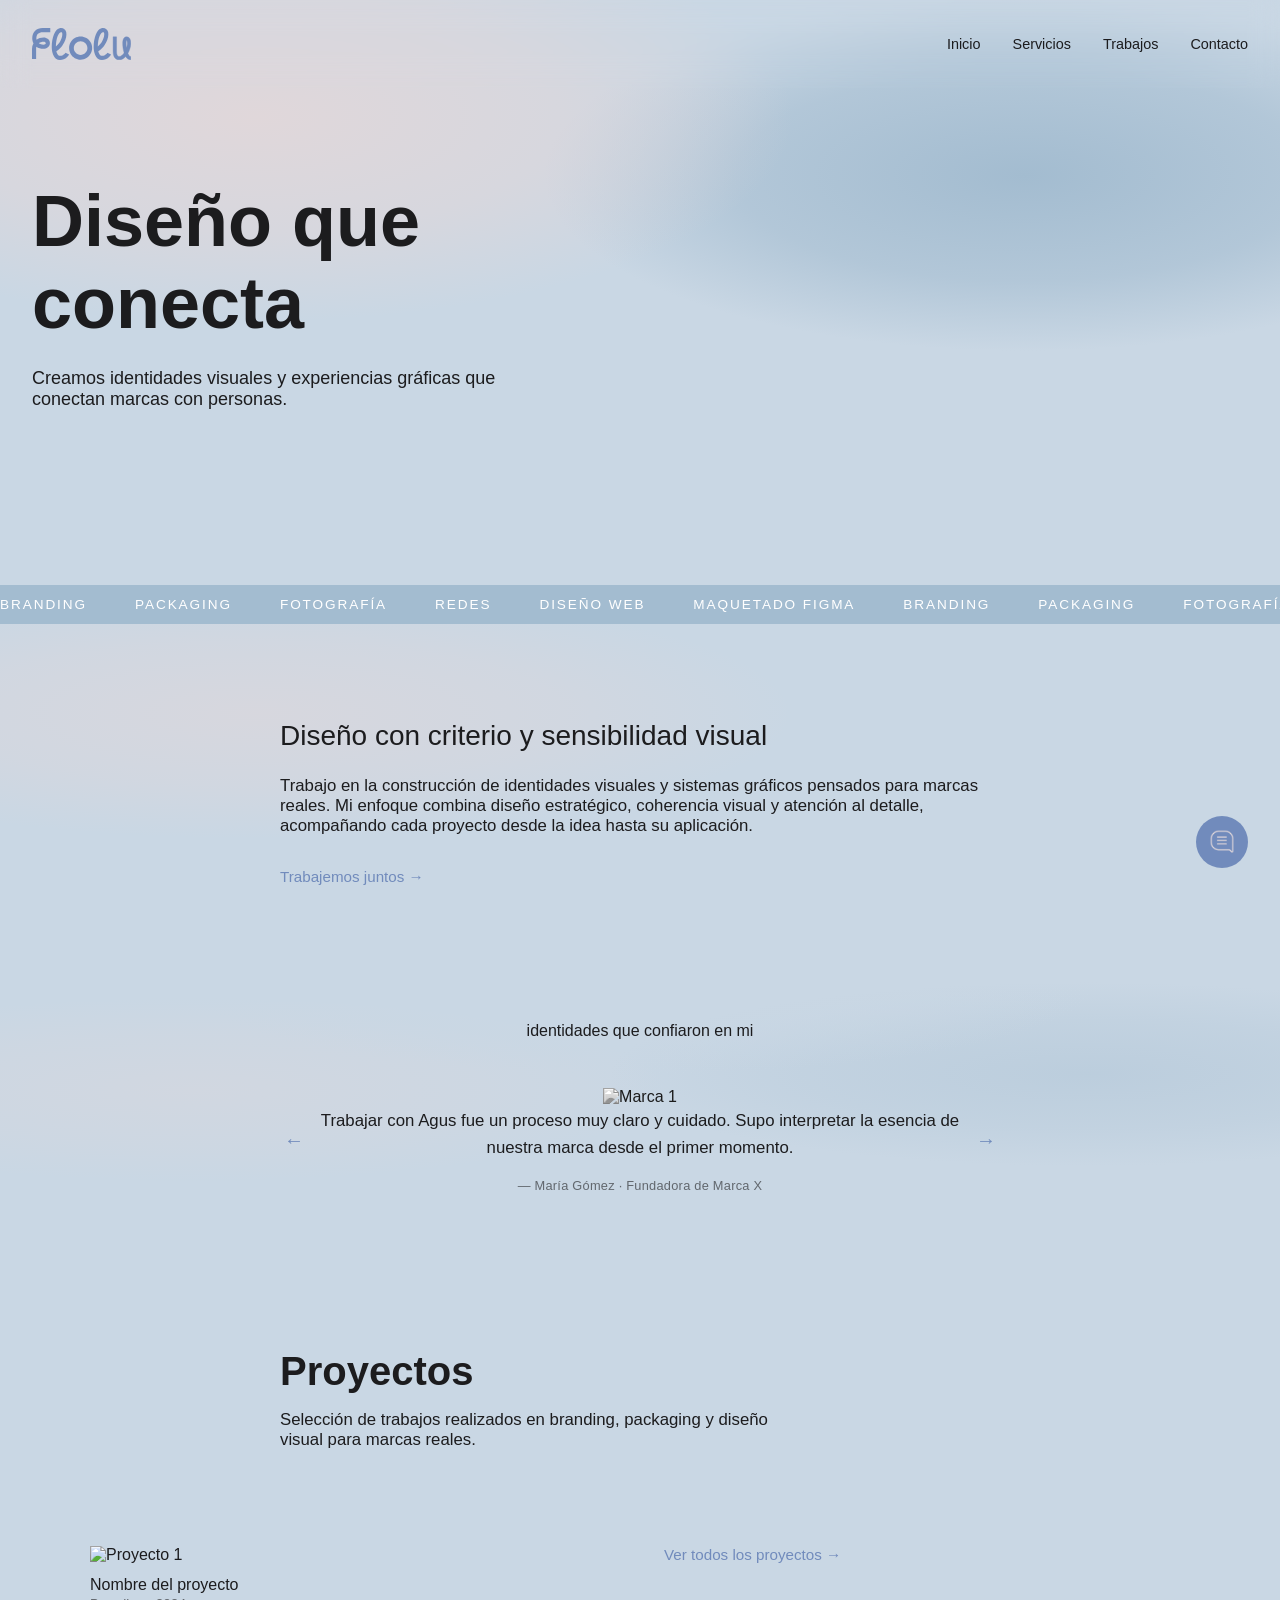
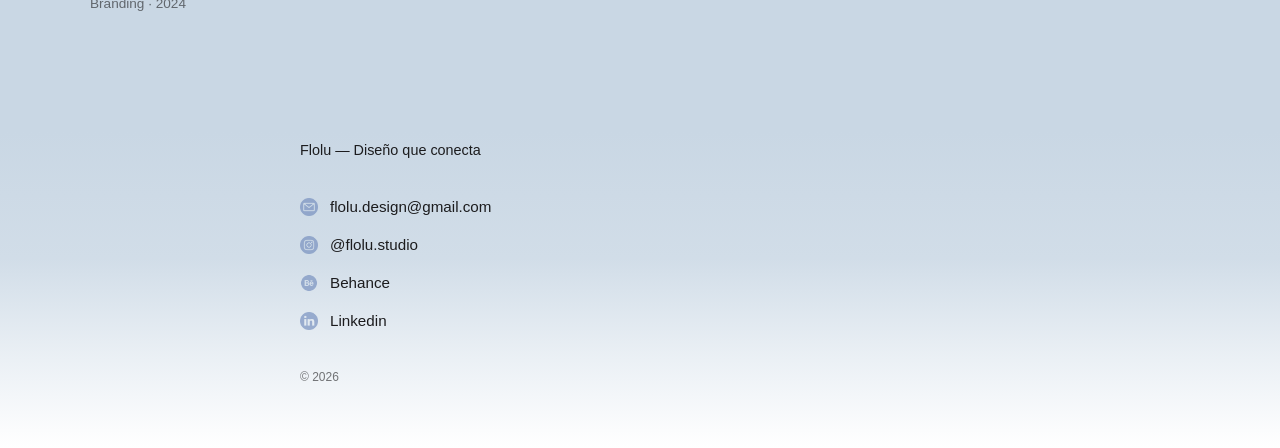
==== index.html @ ce72a3f7 "detalles de imagenes y boton wpp" ====
<!DOCTYPE html>
<html lang="es">
<head>
  <meta charset="UTF-8">
  <meta name="viewport" content="width=device-width, initial-scale=1.0">
  <title>Flolu — Diseño que conecta</title>
  <link rel="stylesheet" href="./css/styles.css">
  <link rel="shortcut icon" href="./img/favicon.svg" type="image/x-icon">
</head>

<body>

  <!-- HEADER -->
  <header class="header">
    <div class="header-inner">

      <a href="/" class="logo">
        <img src="./img/logo-flolu-menu.svg" alt="Flolu – Diseño que conecta">
      </a>
      <nav class="desktop-nav">
        <ul>
          <li><a href="#">Inicio</a></li>
          <li><a href="#">Servicios</a></li>
          <li><a href="#">Trabajos</a></li>
          <li><a href="#">Contacto</a></li>
        </ul>
      </nav>
      
      <button class="menu-toggle" aria-label="Abrir menú">
        <span></span>
        <span></span>
        <span></span>
      </button>

    </div>
  </header>

  <!-- MENÚ LATERAL MOBILE -->
  <nav class="mobile-nav">
    <ul>
      <li><a href="#">Inicio</a></li>
      <li><a href="#">Servicios</a></li>
      <li><a href="#">Trabajos</a></li>
      <li><a href="#">Contacto</a></li>
    </ul>
  </nav>

  <!-- OVERLAY -->
  <div class="overlay"></div>

  <!-- CONTENIDO -->
  <main>
    <section class="hero">
      <div class="hero-content">
        <h1>Diseño que conecta</h1>
        <p>
          Creamos identidades visuales y experiencias gráficas
          que conectan marcas con personas.
        </p>
      </div>
    </section>
    <section class="services-ticker">
      <div class="ticker">
        <div class="ticker-track">
          <span>Branding</span>
          <span>Packaging</span>
          <span>Fotografía</span>
          <span>Redes</span>
          <span>Diseño web</span>
          <span>Maquetado Figma</span>
    
          <!-- duplicado para loop continuo -->
          <span>Branding</span>
          <span>Packaging</span>
          <span>Fotografía</span>
          <span>Redes</span>
          <span>Diseño web</span>
          <span>Maquetado Figma</span>
        </div>
      </div>
    </section>
      <!-- appoache descripcion -->
    <section class="approach">
      <div class="approach-inner">
    
        <h2>Diseño con criterio y sensibilidad visual</h2>
    
        <p>
          Trabajo en la construcción de identidades visuales y sistemas gráficos pensados para marcas reales.
          Mi enfoque combina diseño estratégico, coherencia visual y atención al detalle, acompañando cada
          proyecto desde la idea hasta su aplicación.
        </p>
    
        <a href="#portfolio" class="approach-link">
          Trabajemos juntos →
        </a>
    
      </div>
    </section>
      <!-- marcas que confiaron -->
    <section class="testimonials">
      <div class="testimonials-inner">
    
        <h2>identidades que confiaron en mi</h2>
    
        <div class="testimonial-slider">
    
          <button class="slider-btn prev" aria-label="Anterior">←</button>
    
          <div class="testimonial-track">
    
            <div class="testimonial active">
              <img src="img/brands/marca1.svg" alt="Marca 1">
              <p>
                Trabajar con Agus fue un proceso muy claro y cuidado.
                Supo interpretar la esencia de nuestra marca desde el primer momento.
              </p>
              <span class="testimonial-author">
                — María Gómez · Fundadora de Marca X
              </span>
            </div>
    
            <div class="testimonial">
              <img src="img/brands/marca2.svg" alt="Marca 2">
              <p>
                El diseño elevó completamente nuestro producto.
                Mucha sensibilidad visual y atención al detalle.
              </p>
              <span class="testimonial-author">
                — María Gómez · Fundadora de Marca X
              </span>
            </div>
    
            <div class="testimonial">
              <img src="./img/marca 3.png" alt="Marca 3">
              <p>
                Un acompañamiento cercano y profesional.
                El resultado final superó nuestras expectativas.
              </p>
              <span class="testimonial-author">
                — Sergio y Milagros
              </span>
            </div>
    
          </div>
    
          <button class="slider-btn next" aria-label="Siguiente">→</button>
    
        </div>
    
      </div>
    </section>
      <!-- inicio a mi portafolio -->
      <section class="projects-hero">
        <div class="projects-hero-inner">
          <h1>Proyectos</h1>
          <p>
            Selección de trabajos realizados en branding, packaging
            y diseño visual para marcas reales.
          </p>
        </div>
      </section>
    
      <section class="projects-grid">
        <div class="projects-grid-inner">
    
          <article class="project-card">
            <a href="#">
              <img src="img/portfolio/proyecto1.jpg" alt="Proyecto 1">
              <div class="project-meta">
                <h3>Nombre del proyecto</h3>
                <span>Branding · 2024</span>
              </div>
            </a>
          </article>
    
          <!-- repetir -->
          <a href="/proyectos" class="approach-link">
            Ver todos los proyectos →
          </a>
          
        </div>
      </section>
  </main>
  <!-- Footer -->
  <footer class="footer">
    <div class="footer-inner">
  
      <p class="footer-brand">
        Flolu — Diseño que conecta
      </p>
  
      <div class="footer-contact">
  
        <a href="mailto:hola@flolu.com" class="footer-link">
          <img src="./img/email.png" alt="Mail">
          <span>flolu.design@gmail.com</span>
        </a>
  
        <a href="https://instagram.com/flolu" target="_blank" class="footer-link">
          <img src="./img/instagram.png" alt="Instagram">
          <span>@flolu.studio</span>
        </a>
  
        <a href="https://" target="_blank" class="footer-link">
          <img src="./img/behance.png" alt="Behance">
          <span>Behance</span>
        </a>
  
        <a href="https:/" target="_blank" class="footer-link">
          <img src="./img/linkedin.png" alt="linkedin">
          <span>Linkedin</span>
        </a>
      </div>
  
      <p class="footer-copy">
        © 2026
      </p>
  
    </div>
  </footer>
  <a
  href="https://wa.me/549XXXXXXXXXX"
  class="chat-float"
  target="_blank"
  aria-label="Hablemos por WhatsApp"
>
  <img src="./img/messege.png" alt="hablemos"></a>

  
  <script src="script.js"></script>
  <script>const toggle = document.querySelector('.menu-toggle');
    const menu = document.querySelector('.mobile-nav');
    const overlay = document.querySelector('.overlay');
    const body = document.body;
    
    toggle.addEventListener('click', () => {
      menu.classList.add('open');
      overlay.classList.add('active');
      body.classList.add('menu-open');
    });
    
    overlay.addEventListener('click', () => {
      menu.classList.remove('open');
      overlay.classList.remove('active');
      body.classList.remove('menu-open');
    });

    const testimonials = document.querySelectorAll('.testimonial');
const prevBtn = document.querySelector('.slider-btn.prev');
const nextBtn = document.querySelector('.slider-btn.next');

let currentIndex = 0;
let interval;

function showTestimonial(index) {
  testimonials.forEach(t => t.classList.remove('active'));
  testimonials[index].classList.add('active');
  currentIndex = index;
}

function nextTestimonial() {
  const next = (currentIndex + 1) % testimonials.length;
  showTestimonial(next);
}

function prevTestimonial() {
  const prev = (currentIndex - 1 + testimonials.length) % testimonials.length;
  showTestimonial(prev);
}

nextBtn.addEventListener('click', () => {
  nextTestimonial();
  resetInterval();
});

prevBtn.addEventListener('click', () => {
  prevTestimonial();
  resetInterval();
});

function startInterval() {
  interval = setInterval(nextTestimonial, 5000);
}

function resetInterval() {
  clearInterval(interval);
  startInterval();
}

startInterval();

    </script>
</body>
</html>
---- css/styles.css ----
/* =========================
   RESET
========================= */
* {
  margin: 0;
  padding: 0;
  box-sizing: border-box;
}

body {
  font-family: 'Montserrat', sans-serif;
  color: #1C1C1E;
  overflow-x: hidden;
}

/* bloquea scroll cuando el menú está abierto */
body.menu-open {
  overflow: hidden;
}

/* =========================
   HEADER
========================= */
.header {
  position: fixed;
  left: 0;
  width: 100%;
  height: 88px;
  z-index: 9999;
  background: #A3BCD0 0.6;
  backdrop-filter: blur(14px);
  -webkit-backdrop-filter: blur(14px);
}

.header-inner {
  height: 100%;
  padding: 0 32px;

  display: flex;
  align-items: center;
  justify-content: space-between;
}


.logo img {
  height: 32px;
  width: auto;
  display: block;
}
/* =========================
   MENÚ DESKTOP
========================= */
.desktop-nav ul {
  display: flex;
  gap: 32px;
  list-style: none;
}

.desktop-nav a {
  text-decoration: none;
  font-size: 0.9rem;
  color: #1C1C1E;
  font-weight: 500;
  position: relative;
}

.desktop-nav a::after {
  content: '';
  position: absolute;
  left: 0;
  bottom: -6px;
  width: 0;
  height: 1px;
  background: #718BBC;
  transition: width 0.3s ease;
}

.desktop-nav a:hover::after {
  width: 100%;
}

/* =========================
   HAMBURGUESA
========================= */
.menu-toggle {
  background: none;
  border: none;
  cursor: pointer;
  z-index: 110;
}

.menu-toggle span {
  display: block;
  width: 26px;
  height: 2px;
  background: #1C1C1E;
  margin: 6px 0;
}


/* =========================
   HERO
========================= */
.hero {
  min-height: 65vh;
  background:
    radial-gradient(
      60% 50% at 20% 20%,
      #E0D7DA 0%,
      rgba(224,215,218,0.6) 40%,
      rgba(224,215,218,0) 70%
    ),
    radial-gradient(
      50% 40% at 80% 30%,
      #A3BCD0 0%,
      rgba(163,188,208,0.6) 45%,
      rgba(163,188,208,0) 75%
    ),
    linear-gradient(to bottom, #C9D7E4, #C9D7E4);
}

.hero-content {
  max-width: 680px;
  padding: 180px 32px 0;
}

.hero-content h1 {
  font-size: clamp(3rem, 6vw, 4.5rem);
  font-weight: 600;
  margin-bottom: 24px;
}

.hero-content p {
  font-size: 1.125rem;
  max-width: 520px;
}

/* =========================
   MENÚ LATERAL MOBILE
========================= */
.mobile-nav {
  position: fixed;
  top: 0;
  right: 0;
  width: min(58vw, 330px);
  height: 100vh;

  background-color: #A3BCD0;

  transform: translateX(100%);
  transition: transform 0.3s ease;

  z-index: 9999;
  padding: 120px 32px 32px;
}

.mobile-nav.open {
  transform: translateX(0);
}

.mobile-nav ul {
  list-style: none;
}

.mobile-nav li {
  margin-bottom: 14px;
}

.mobile-nav a {
  text-decoration: none;
  font-size: 1.25rem;
  color: #fff;
  font-weight: 500;
}

/* =========================
   OVERLAY
========================= */
.overlay {
  position: fixed;
  inset: 0;
  background: rgba(28,28,30,0.25);
  opacity: 0;
  pointer-events: none;
  transition: opacity 0.3s ease;
  z-index: 998;
}

.overlay.active {
  opacity: 1;
  pointer-events: all;
}

/* =========================
   DESKTOP
========================= */
@media (max-width: 768px) {
  .desktop-nav {
    display: none;
  }
}

@media (min-width: 769px) {
  .menu-toggle,
  .mobile-nav,
  .overlay {
    display: none;
  }
}

/* =========================
   SERVICES TICKER
========================= */
.services-ticker {
  background: #A3BCD0;
  padding: 12px 0;
  overflow: hidden;
}

.ticker {
  width: 100%;
  overflow: hidden;
}

.ticker-track {
  display: flex;
  gap: 48px;
  width: max-content;
  animation: tickerMove 26s linear infinite;
}

.ticker-track span {
  font-size: 0.85rem;
  letter-spacing: 0.14em;
  text-transform: uppercase;
  white-space: nowrap;
  color: #fff;
  transition: color 0.3s ease;
}

/* interacción sutil */
.ticker-track span:hover {
  color: #1C1C1E;
}

/* pausa al hover */
.services-ticker:hover .ticker-track {
  animation-play-state: paused;
}

@keyframes tickerMove {
  from {
    transform: translateX(0);
  }
  to {
    transform: translateX(-50%);
  }
}

/* =========================
   APPROACH
========================= */
.approach {
  background: #C9D7E4;
  padding: 96px 32px;
}

.approach-inner {
  max-width: 720px;
  margin: 0 auto;
}

.approach h2 {
  font-size: 1.75rem;
  font-weight: 500;
  margin-bottom: 24px;
}

.approach p {
  font-size: 1.05rem;
  line-height: 0,35;
  margin-bottom: 32px;
  color: #1C1C1E;
}

.approach-link {
  font-size: 0.95rem;
  text-decoration: none;
  color: #718BBC;
  font-weight: 500;
  position: relative;
}

.approach {
  position: relative;
  padding: 96px 32px;
  overflow: hidden;

  background:
    radial-gradient(
      60% 50% at 20% 25%,
      rgba(224,215,218,0.6) 0%,
      rgba(224,215,218,0.35) 40%,
      rgba(224,215,218,0) 70%
    ),
    #C9D7E4;
}

/* IMPORTANTE: NO after */
.approach::after {
  display: none;
}




/* =========================
   TESTIMONIALS
========================= */
.testimonials {
  position: relative;
  padding: 40px 32px 96px;
  overflow: hidden;

  background:
    radial-gradient(
      60% 50% at 50% 0%,
      rgba(201,215,228,1) 0%,
      rgba(201,215,228,0.7) 30%,
      rgba(201,215,228,0) 60%
    ),
    radial-gradient(
      50% 40% at 85% 30%,
      rgba(163,188,208,0.35) 0%,
      rgba(163,188,208,0.18) 45%,
      rgba(163,188,208,0) 75%
    ),
    radial-gradient(
      50% 40% at 15% 35%,
      rgba(224,215,218,0.35) 0%,
      rgba(224,215,218,0.18) 45%,
      rgba(224,215,218,0) 75%
    ),
    #C9D7E4;
}


.testimonials-inner {
  max-width: 900px;
  margin: 0 auto;
  text-align: center;
}

.testimonials h2 {
  font-size: 1rem;
  font-weight: 500;
  margin-bottom: 48px;
}

.testimonial-slider {
  position: relative;
  display: flex;
  align-items: center;
  justify-content: center;
}

.testimonial-track {
  position: relative;
  width: 100%;
  max-width: 640px;
}

.testimonial {
  position: absolute;
  inset: 0;
  opacity: 0;
  transition: opacity 0.4s ease;
}

.testimonial.active {
  opacity: 1;
  position: relative;
}

.testimonial img {
  max-height: 200px;
  margin: 0 auto 2px;
  filter: grayscale(100%);
}

.testimonial p {
  font-size: 1.05rem;
  line-height: 1.6;
  color: #1C1C1E;
}
.testimonial-author {
  display: block;
  margin-top: 16px;

  font-size: 0.8rem;
  color: rgba(28,28,30,0.6);
  letter-spacing: 0.02em;
}

/* botones */
.slider-btn {
  background: none;
  border: none;
  font-size: 1.25rem;
  color: #718BBC;
  cursor: pointer;
  padding: 16px;
}

.slider-btn:hover {
  color: #1C1C1E;
}

/* =========================
   proyectos
========================= */
.projects-hero {
  padding: 60px 32px 96px;
  background: #C9D7E4;
}

.projects-hero-inner {
  max-width: 720px;
  margin: 0 auto;
}

.projects-hero h1 {
  font-size: 2.5rem;
  font-weight: 600;
  margin-bottom: 16px;
}

.projects-hero p {
  font-size: 1.05rem;
  max-width: 520px;
}

.projects-grid {
  background: #C9D7E4;
  padding: 0 32px 120px;
}

.projects-grid-inner {
  max-width: 1100px;
  margin: 0 auto;
  display: grid;
  grid-template-columns: repeat(2, 1fr);
  gap: 64px 48px;
}

.project-card a {
  text-decoration: none;
  color: inherit;
}

.project-card img {
  width: 100%;
  display: block;
  transition: transform 0.4s ease;
}

.project-meta {
  margin-top: 12px;
}

.project-meta h3 {
  font-size: 1rem;
  font-weight: 500;
}

.project-meta span {
  font-size: 0.85rem;
  color: rgba(28,28,30,0.6);
}

.project-card a:hover img {
  transform: scale(1.02);
}

@media (max-width: 768px) {
  .projects-grid-inner {
    grid-template-columns: 1fr;
  }
}
/* =========================
   FOOTER
========================= */
/* =========================
   FOOTER (continuación de proyectos)
========================= */

.footer {
  position: relative;
  padding: 10px 32px 64px;

  background: linear-gradient(
    to bottom,
    #C9D7E4 0%,
    rgba(201,215,228,0.85) 40%,
    rgba(201,215,228,0.4) 70%,
    rgba(201,215,228,0) 100%
  );
}


.footer-inner {
  max-width: 680px;
  margin: 0 auto;
  display: flex;
  flex-direction: column;
  gap: 40px;
}

.footer-brand {
  font-size: 0.9rem;
  font-weight: 500;
  color: #1C1C1E;
}

.footer-contact {
  display: flex;
  flex-direction: column;
  gap: 20px;
}

.footer-link {
  display: inline-flex;
  align-items: center;
  gap: 12px;
  text-decoration: none;
  color: #1C1C1E;
  font-size: 0.95rem;
}

.footer-link img {
  width: 18px;
  height: 18px;
  opacity: 0.65;
  transition: opacity 0.3s ease;
}

.footer-link:hover img {
  opacity: 1;
}

.footer-copy {
  font-size: 0.75rem;
  color: rgba(28,28,30,0.6);
}


.chat-float {
  position: fixed;
  bottom: 32px;
  right: 32px;
  z-index: 9999;

  width: 52px;
  height: 52px;

  border-radius: 50%;
  background: #718BBC;
  backdrop-filter: blur(10px);
  -webkit-backdrop-filter: blur(10px);

  display: flex;
  align-items: center;
  justify-content: center;

  transition: transform 0.3s ease, background 0.3s ease;
}

.chat-float img {
  width: 26px;
  height: auto;
}

.chat-float:hover {
  transform: translateY(-2px);
  background: #A3BCD0;
}
@media (max-width: 768px) {
  .chat-float {
    bottom: 24px;
    right: 24px;
    width: 48px;
    height: 48px;
  }

  .chat-float img {
    width: 30px;
  }
}
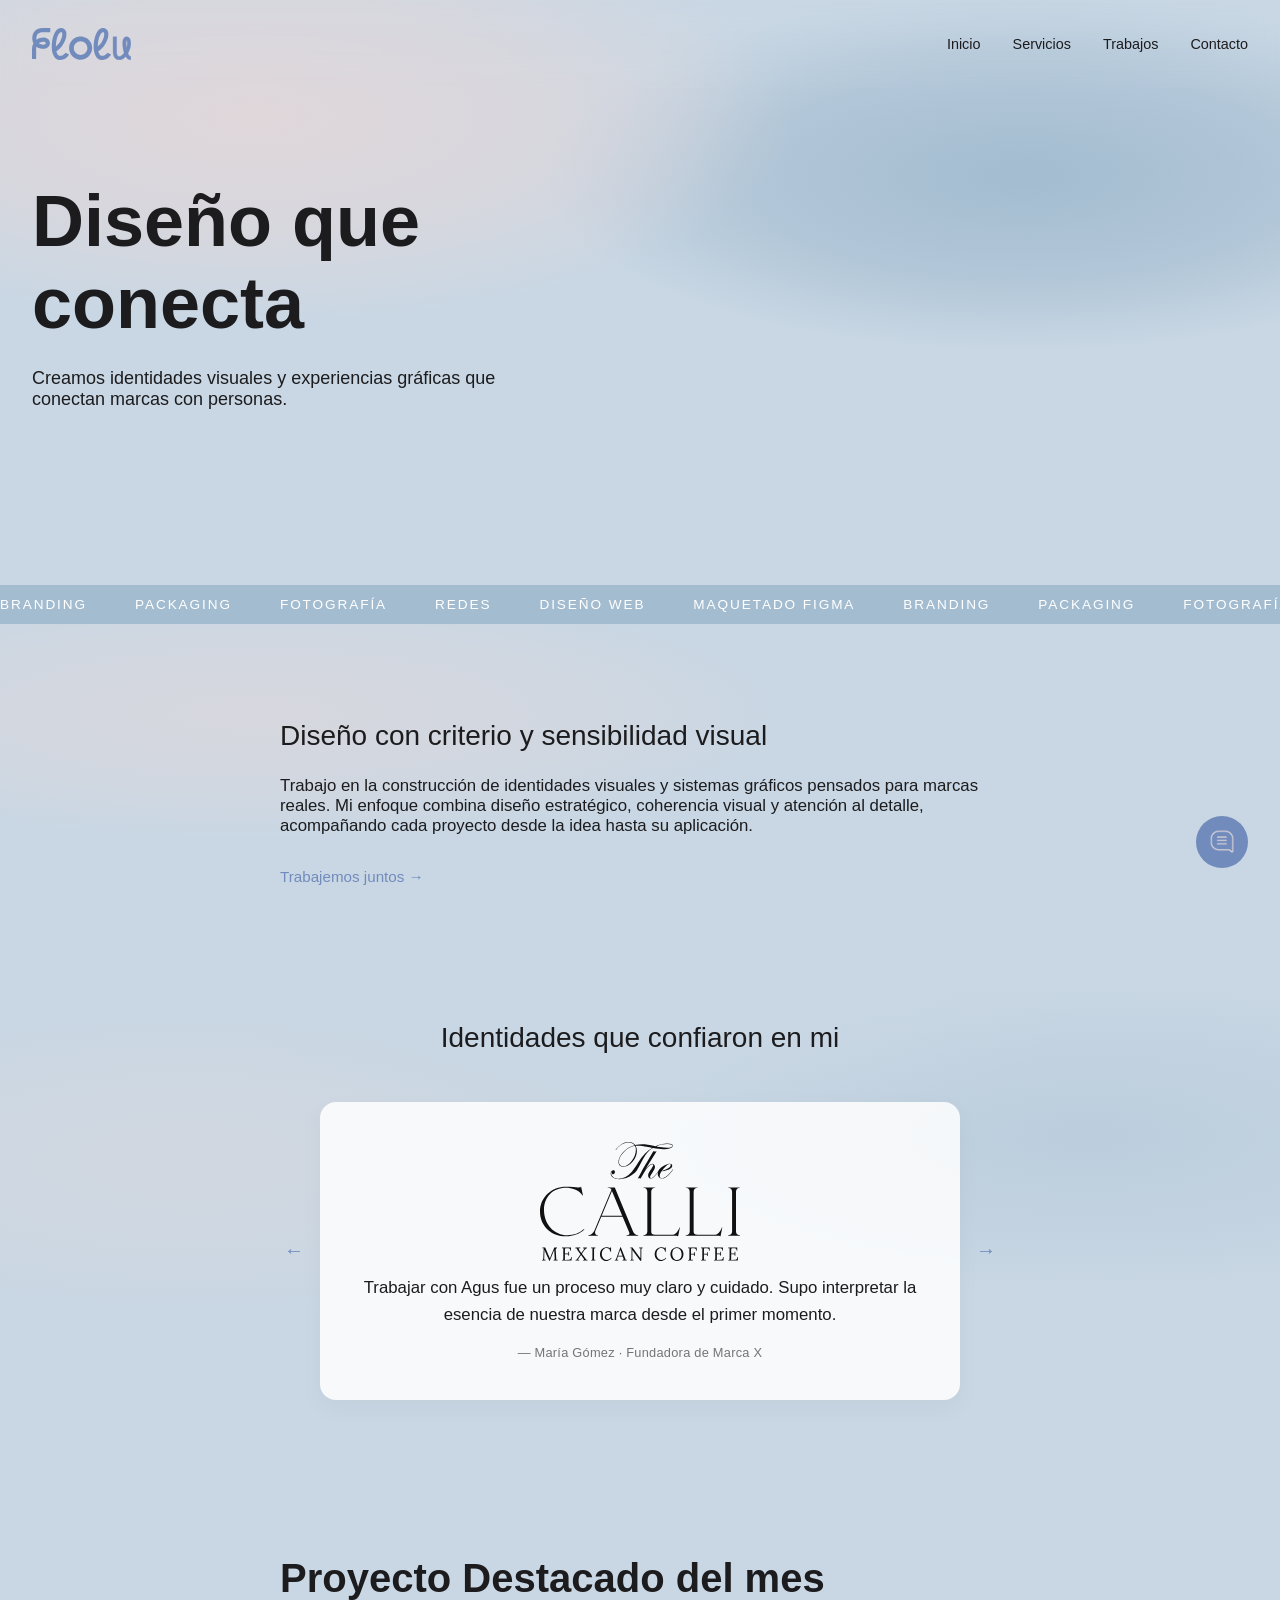
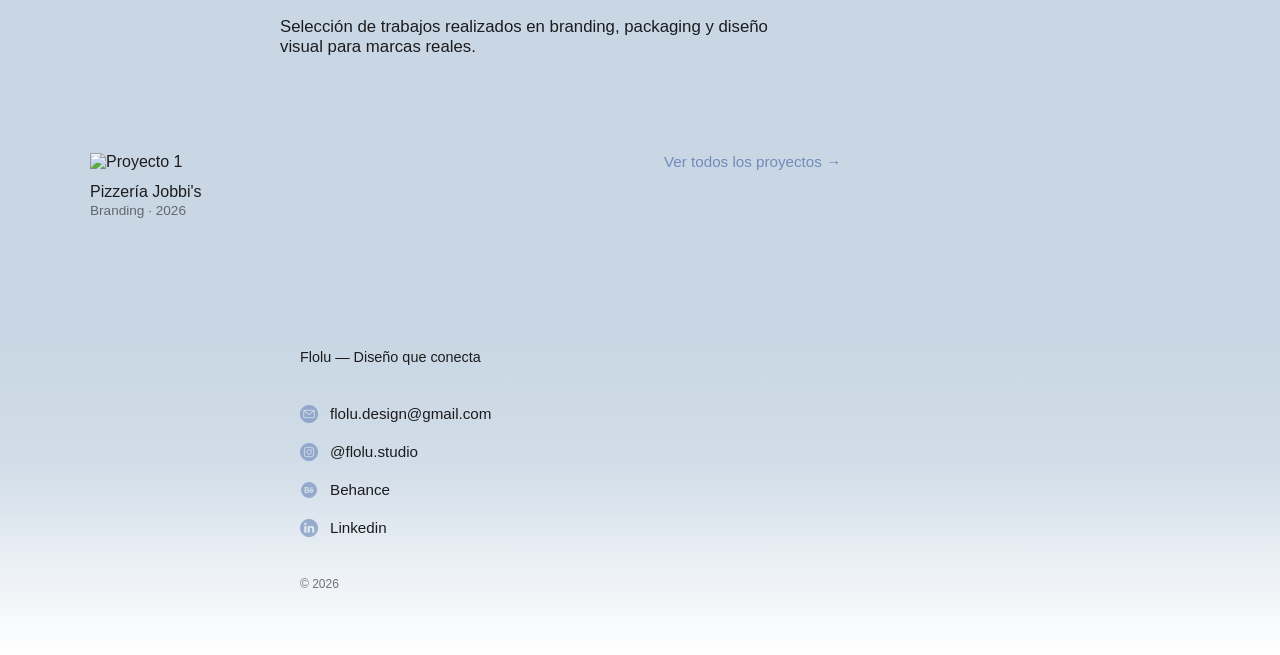
==== commit 1b9aadac: "imagenes" ====
--- a/index.html
+++ b/index.html
@@ -82,26 +82,22 @@
       <!-- appoache descripcion -->
     <section class="approach">
       <div class="approach-inner">
-    
         <h2>Diseño con criterio y sensibilidad visual</h2>
-    
         <p>
           Trabajo en la construcción de identidades visuales y sistemas gráficos pensados para marcas reales.
           Mi enfoque combina diseño estratégico, coherencia visual y atención al detalle, acompañando cada
           proyecto desde la idea hasta su aplicación.
         </p>
-    
         <a href="#portfolio" class="approach-link">
           Trabajemos juntos →
         </a>
-    
       </div>
     </section>
       <!-- marcas que confiaron -->
     <section class="testimonials">
       <div class="testimonials-inner">
     
-        <h2>identidades que confiaron en mi</h2>
+        <h2>Identidades que confiaron en mi</h2>
     
         <div class="testimonial-slider">
     
@@ -110,7 +106,7 @@
           <div class="testimonial-track">
     
             <div class="testimonial active">
-              <img src="img/brands/marca1.svg" alt="Marca 1">
+              <img src="./img/marca1.svg" alt="Marca 1">
               <p>
                 Trabajar con Agus fue un proceso muy claro y cuidado.
                 Supo interpretar la esencia de nuestra marca desde el primer momento.
@@ -121,7 +117,7 @@
             </div>
     
             <div class="testimonial">
-              <img src="img/brands/marca2.svg" alt="Marca 2">
+              <img src="./img/marca2.svg" alt="Marca 2">
               <p>
                 El diseño elevó completamente nuestro producto.
                 Mucha sensibilidad visual y atención al detalle.
@@ -132,7 +128,7 @@
             </div>
     
             <div class="testimonial">
-              <img src="./img/marca 3.png" alt="Marca 3">
+              <img src="./img/marca3.png" alt="Marca 3">
               <p>
                 Un acompañamiento cercano y profesional.
                 El resultado final superó nuestras expectativas.
@@ -153,7 +149,7 @@
       <!-- inicio a mi portafolio -->
       <section class="projects-hero">
         <div class="projects-hero-inner">
-          <h1>Proyectos</h1>
+          <h1>Proyecto Destacado del mes</h1>
           <p>
             Selección de trabajos realizados en branding, packaging
             y diseño visual para marcas reales.
@@ -168,8 +164,8 @@
             <a href="#">
               <img src="img/portfolio/proyecto1.jpg" alt="Proyecto 1">
               <div class="project-meta">
-                <h3>Nombre del proyecto</h3>
-                <span>Branding · 2024</span>
+                <h3>Pizzería Jobbi's </h3>
+                <span>Branding · 2026</span>
               </div>
             </a>
           </article>
--- a/css/styles.css
+++ b/css/styles.css
@@ -352,7 +352,7 @@
 }
 
 .testimonials h2 {
-  font-size: 1rem;
+  font-size: 28px;
   font-weight: 500;
   margin-bottom: 48px;
 }
@@ -375,6 +375,11 @@
   inset: 0;
   opacity: 0;
   transition: opacity 0.4s ease;
+  background: rgba(255,255,255,0.85);
+  padding: 40px 32px;
+  border-radius: 16px;
+
+  box-shadow: 0 8px 24px rgba(28,28,30,0.04);
 }
 
 .testimonial.active {
@@ -383,8 +388,8 @@
 }
 
 .testimonial img {
-  max-height: 200px;
-  margin: 0 auto 2px;
+  max-width: 200px;
+  margin: 0 auto 10px;
   filter: grayscale(100%);
 }
 
@@ -584,15 +589,3 @@
   transform: translateY(-2px);
   background: #A3BCD0;
 }
-@media (max-width: 768px) {
-  .chat-float {
-    bottom: 24px;
-    right: 24px;
-    width: 48px;
-    height: 48px;
-  }
-
-  .chat-float img {
-    width: 30px;
-  }
-}
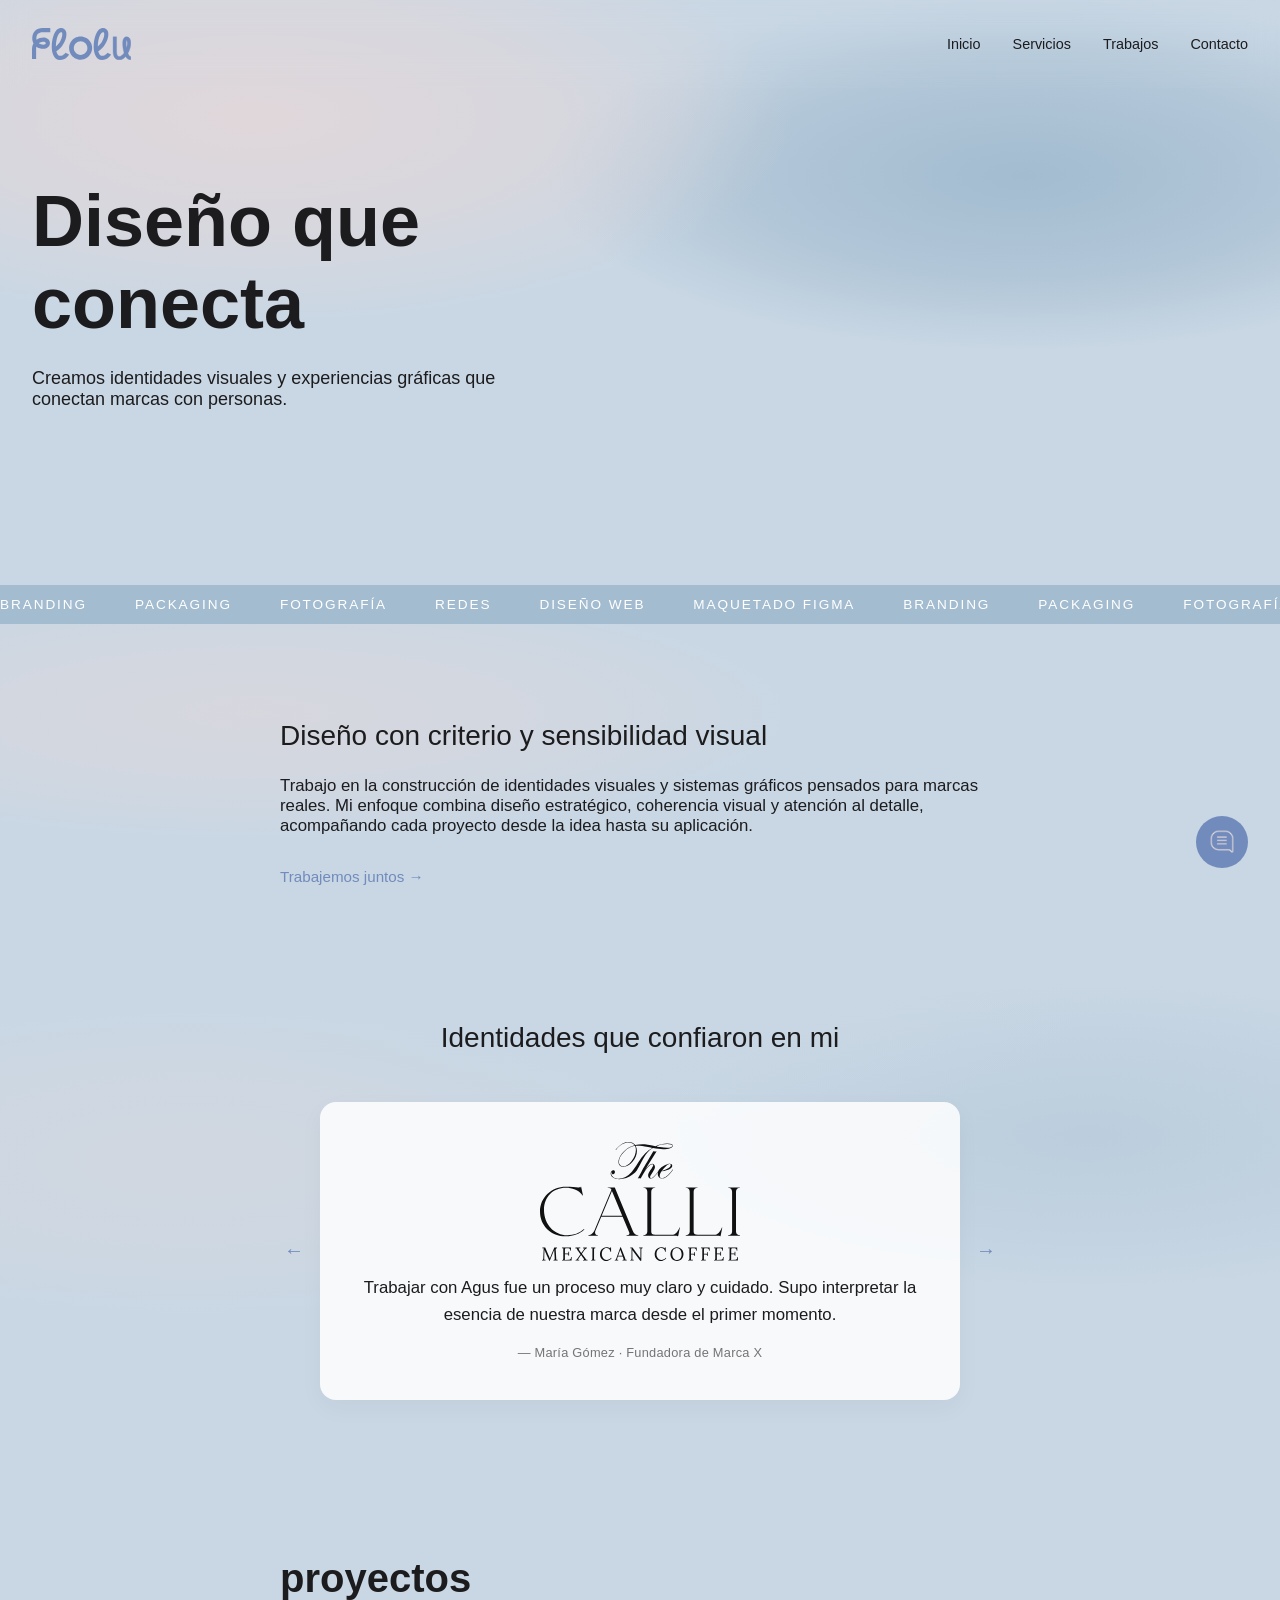
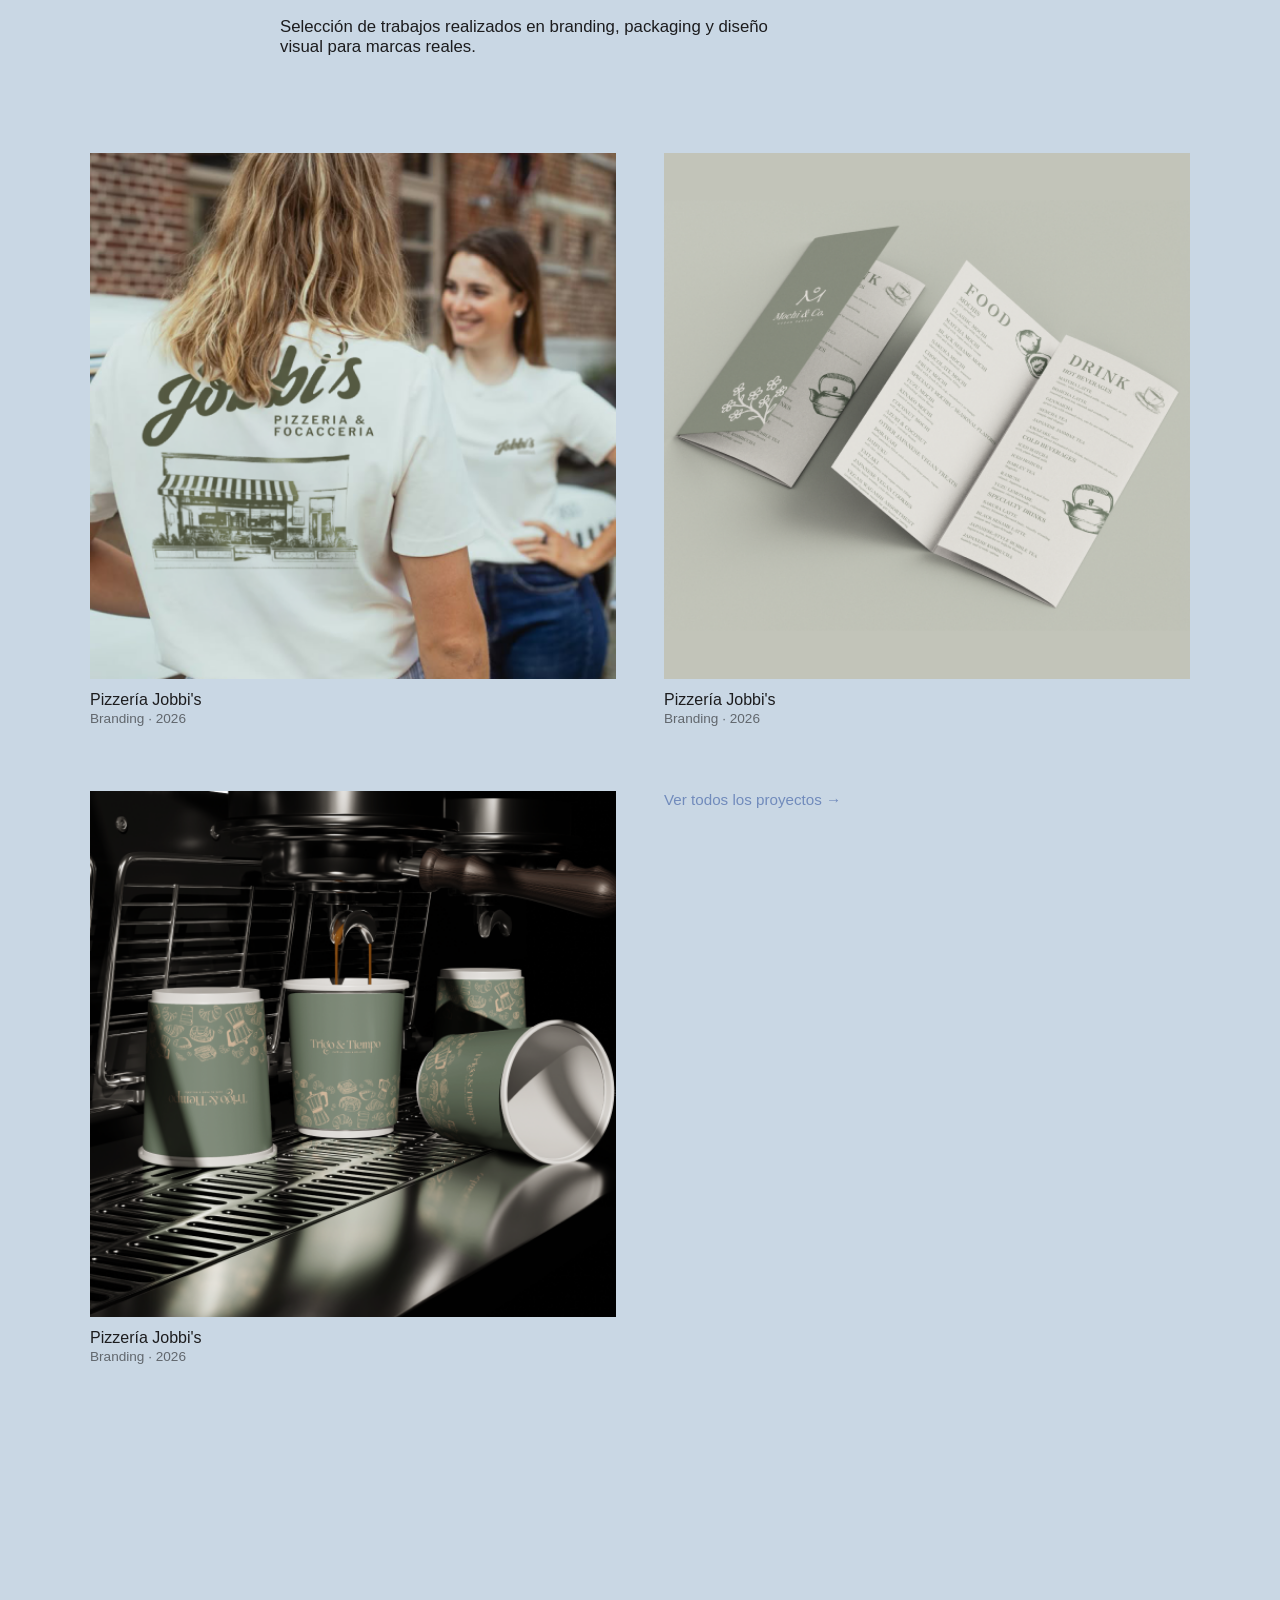
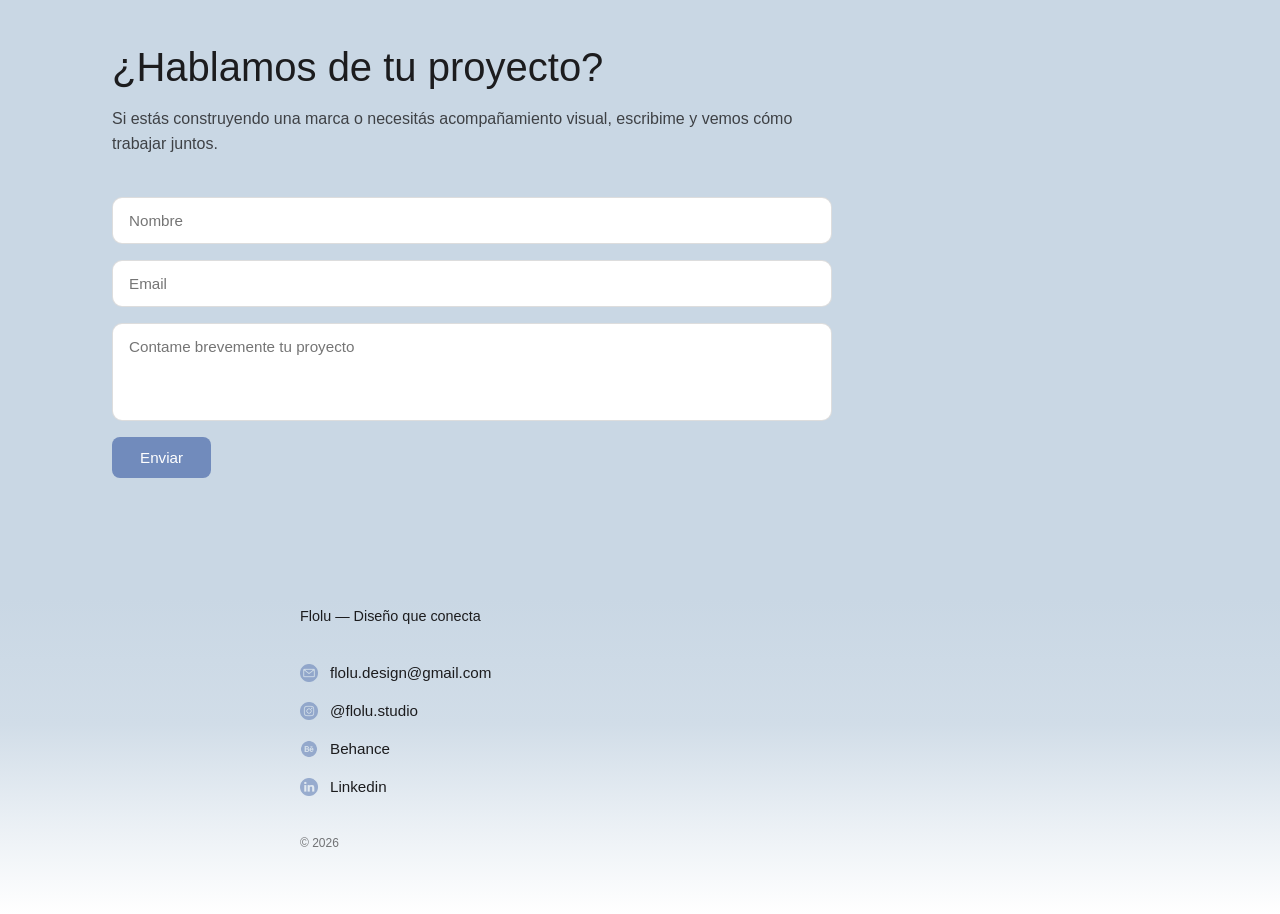
==== commit 4abd53a3: "contacto" ====
--- a/index.html
+++ b/index.html
@@ -149,7 +149,7 @@
       <!-- inicio a mi portafolio -->
       <section class="projects-hero">
         <div class="projects-hero-inner">
-          <h1>Proyecto Destacado del mes</h1>
+          <h1>proyectos</h1>
           <p>
             Selección de trabajos realizados en branding, packaging
             y diseño visual para marcas reales.
@@ -162,21 +162,62 @@
     
           <article class="project-card">
             <a href="#">
-              <img src="img/portfolio/proyecto1.jpg" alt="Proyecto 1">
+              <img src="./img/proyecto1.png" alt="Proyecto 1">
               <div class="project-meta">
                 <h3>Pizzería Jobbi's </h3>
                 <span>Branding · 2026</span>
               </div>
             </a>
           </article>
-    
+          <article class="project-card">
+            <a href="#">
+              <img src="./img/proyecto2.png" alt="Proyecto 1">
+              <div class="project-meta">
+                <h3>Pizzería Jobbi's </h3>
+                <span>Branding · 2026</span>
+              </div>
+            </a>
+          </article>
+          <article class="project-card">
+            <a href="#">
+              <img src="./img/proyecto3.png" alt="Proyecto 1">
+              <div class="project-meta">
+                <h3>Pizzería Jobbi's </h3>
+                <span>Branding · 2026</span>
+              </div>
+            </a>
+          </article>
           <!-- repetir -->
           <a href="/proyectos" class="approach-link">
             Ver todos los proyectos →
           </a>
           
         </div>
+      
       </section>
+      <section class="contact">
+        <div class="contact-inner">
+      
+          <h2>¿Hablamos de tu proyecto?</h2>
+          <p>
+            Si estás construyendo una marca o necesitás acompañamiento visual,
+            escribime y vemos cómo trabajar juntos.
+          </p>
+      
+          <form 
+            class="contact-form" 
+            action="https://formspree.io/f/XXXXABCD" 
+            method="POST"
+          >
+            <input type="text" name="name" placeholder="Nombre" required>
+            <input type="email" name="email" placeholder="Email" required>
+            <textarea name="message" placeholder="Contame brevemente tu proyecto" rows="4"></textarea>
+            <button type="submit">Enviar</button>
+          </form>
+      
+        </div>
+      </section>
+      
   </main>
   <!-- Footer -->
   <footer class="footer">
--- a/css/styles.css
+++ b/css/styles.css
@@ -589,3 +589,97 @@
   transform: translateY(-2px);
   background: #A3BCD0;
 }
+
+
+
+/* =========================
+   CONTACTO
+========================= */
+.contact {
+  position: relative;
+  padding: 120px 32px 96px;
+
+  /* Fondo continuo: inicia como proyectos y termina como footer azul gris */
+  background:#C9D7E4
+}
+
+.contact-inner {
+  max-width: 720px;
+  margin: 0 auto;
+}
+
+.contact h2 {
+  font-size: clamp(2rem, 4vw, 2.5rem);
+  font-weight: 500;
+  color: #1C1C1E;
+  margin-bottom: 16px;
+}
+
+.contact p {
+  font-size: 1rem;
+  color: #1C1C1E;
+  opacity: 0.8;
+  margin-bottom: 40px;
+  line-height: 1.6;
+}
+
+.contact-form {
+  display: flex;
+  flex-direction: column;
+  gap: 16px;
+}
+
+.contact-form input,
+.contact-form textarea {
+  font-family: 'Montserrat', sans-serif;
+  font-size: 0.95rem;
+  padding: 14px 16px;
+  border-radius: 10px;
+  border: 1px solid rgba(28,28,30,0.15);
+  background: #FFFFFF;
+  color: #1C1C1E;
+  width: 100%;
+}
+
+.contact-form textarea {
+  resize: none;
+}
+
+.contact-form input:focus,
+.contact-form textarea:focus {
+  outline: none;
+  border-color: #718BBC;
+}
+
+.contact-form button {
+  align-self: flex-start;
+
+  background-color: #718BBC; /* color de identidad */
+  color: #FFFFFF;
+  padding: 12px 28px;
+  border-radius: 8px;
+  border: none;
+
+  font-family: 'Montserrat', sans-serif;
+  font-size: 0.95rem;
+  font-weight: 500;
+
+  cursor: pointer;
+  transition: background 0.2s ease, opacity 0.2s ease;
+}
+
+.contact-form button:hover {
+  background-color: #5a6d97; /* un poco más oscuro al hover */
+  opacity: 0.9;
+}
+
+/* Desktop: más aire y alineado editorial */
+@media (min-width: 1024px) {
+  .contact {
+    padding: 160px 48px 120px;
+  }
+
+  .contact-inner {
+    margin-left: 64px; /* mantiene flujo editorial sin romper */
+  }
+}
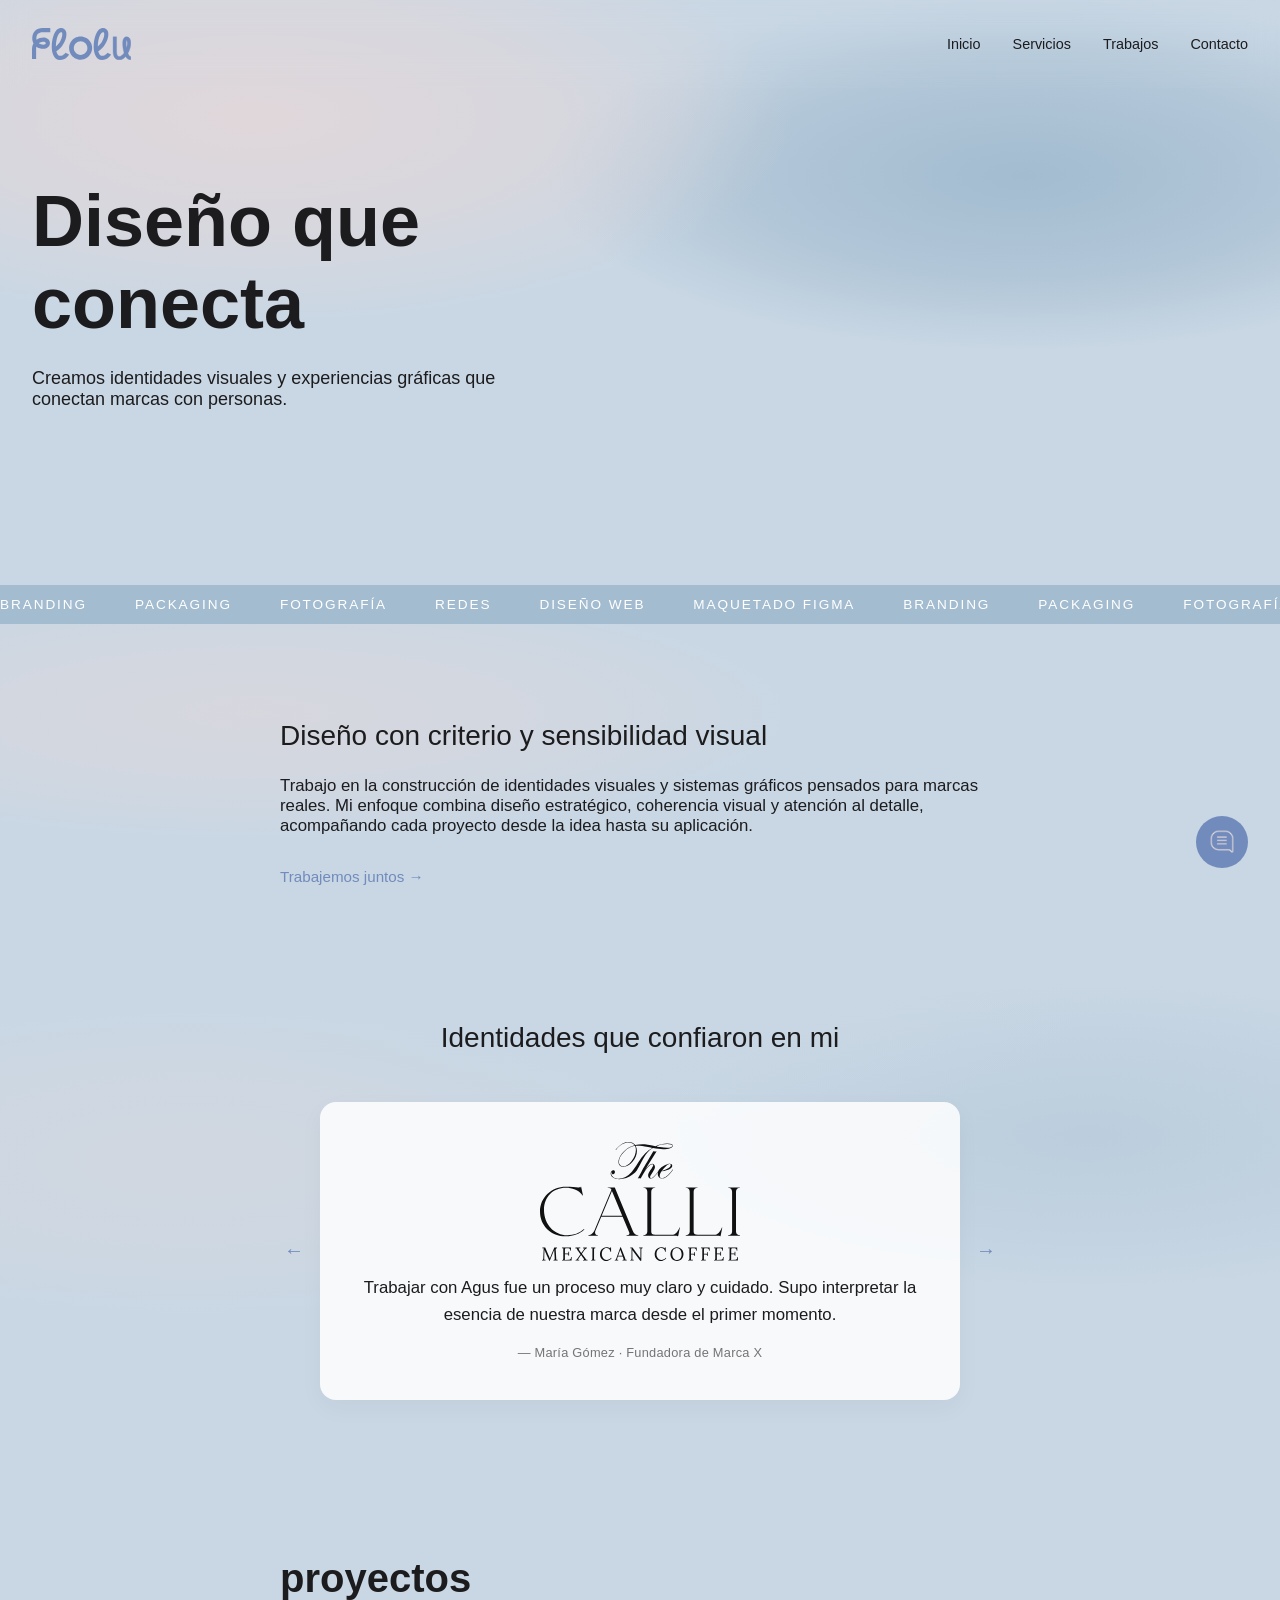
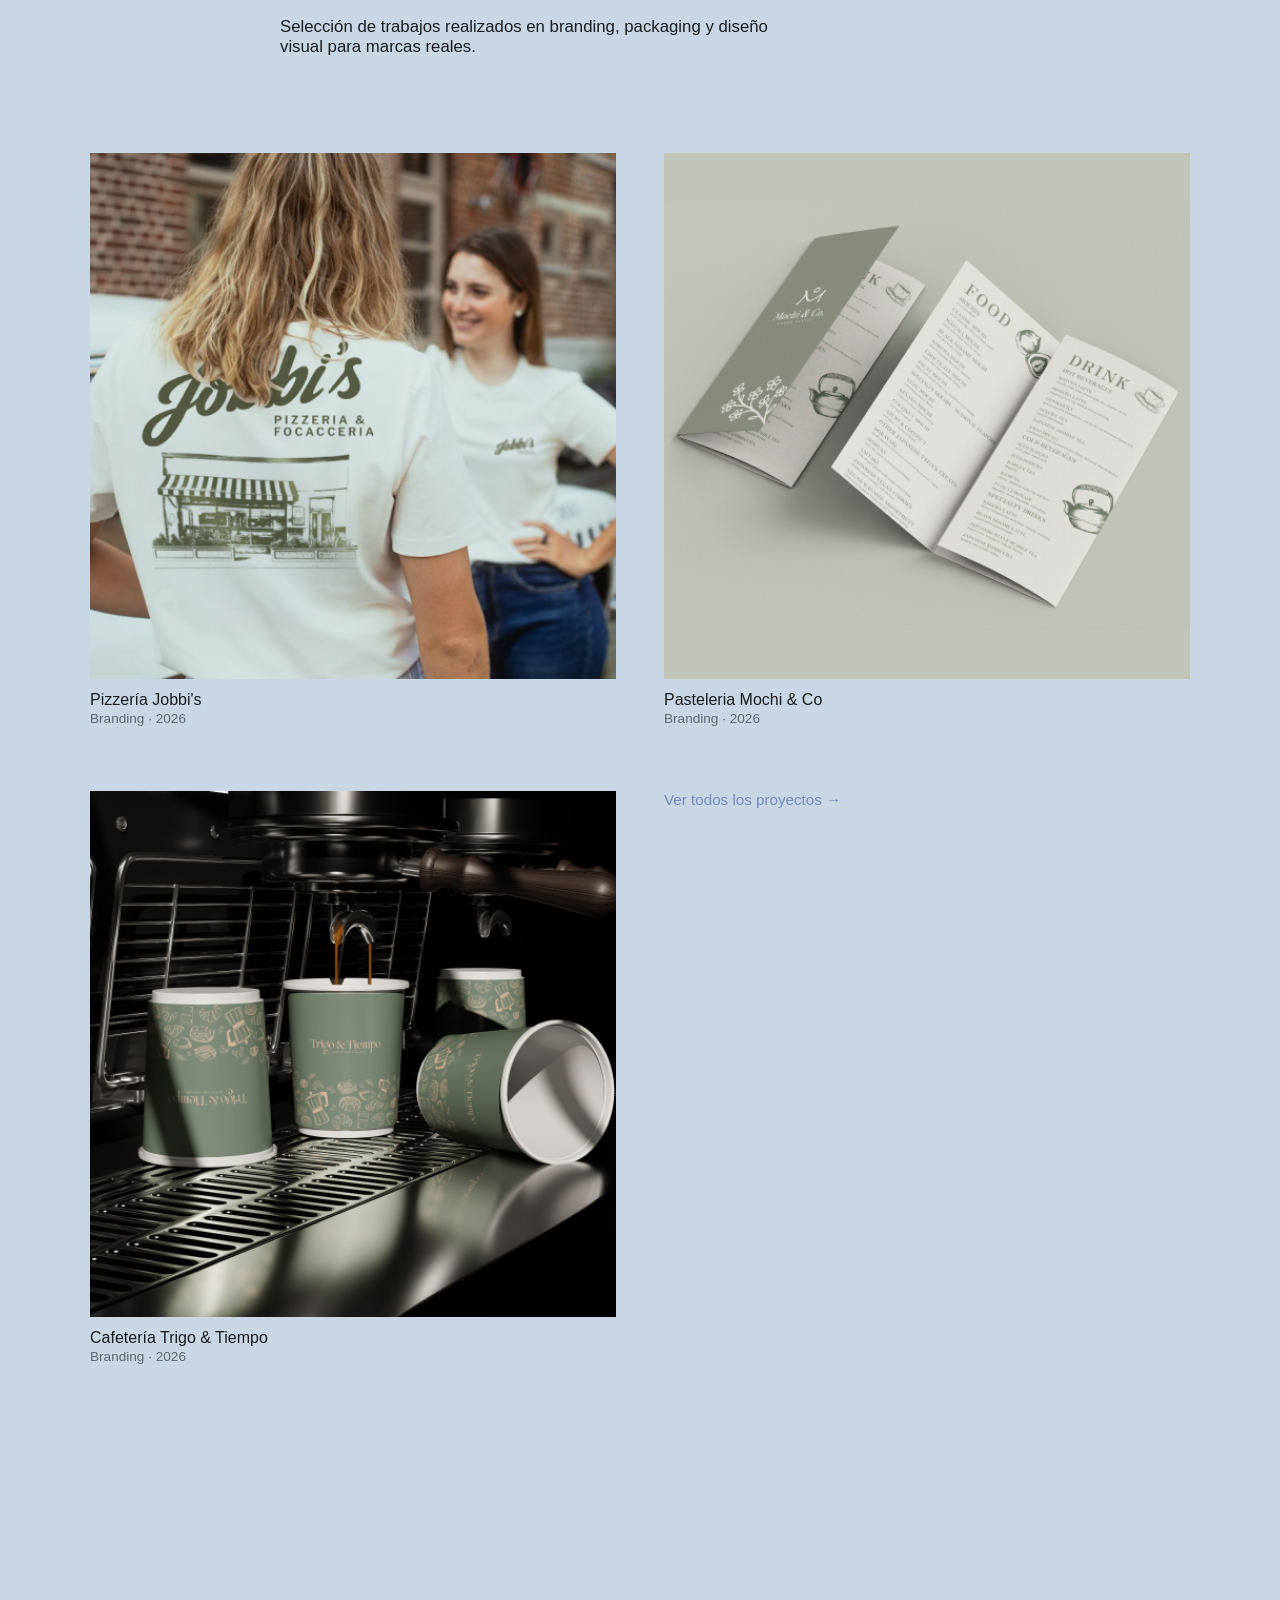
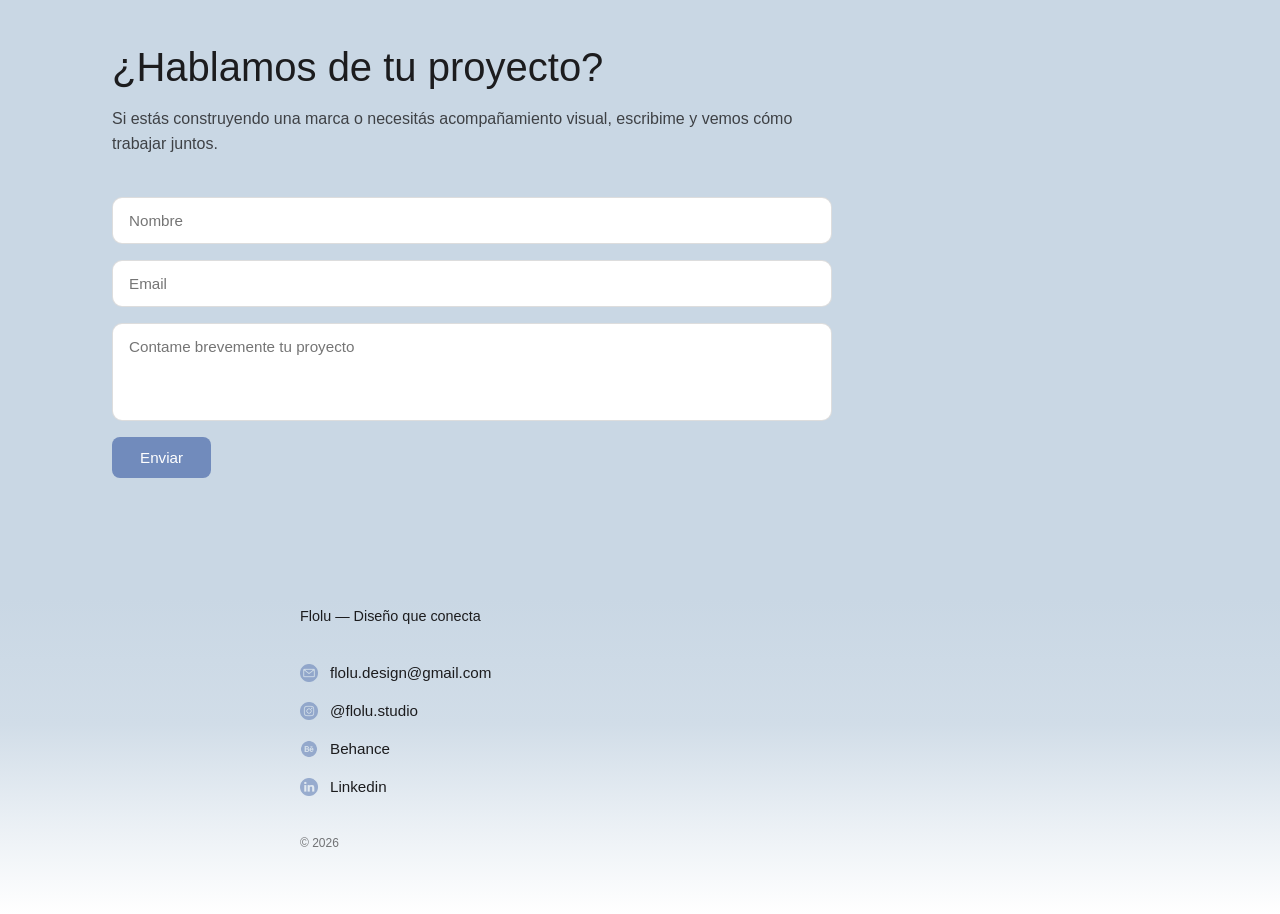
==== commit 72459d0c: "textos 2" ====
--- a/index.html
+++ b/index.html
@@ -173,7 +173,7 @@
             <a href="#">
               <img src="./img/proyecto2.png" alt="Proyecto 1">
               <div class="project-meta">
-                <h3>Pizzería Jobbi's </h3>
+                <h3>Pasteleria Mochi & Co </h3>
                 <span>Branding · 2026</span>
               </div>
             </a>
@@ -182,7 +182,7 @@
             <a href="#">
               <img src="./img/proyecto3.png" alt="Proyecto 1">
               <div class="project-meta">
-                <h3>Pizzería Jobbi's </h3>
+                <h3>Cafetería Trigo & Tiempo </h3>
                 <span>Branding · 2026</span>
               </div>
             </a>
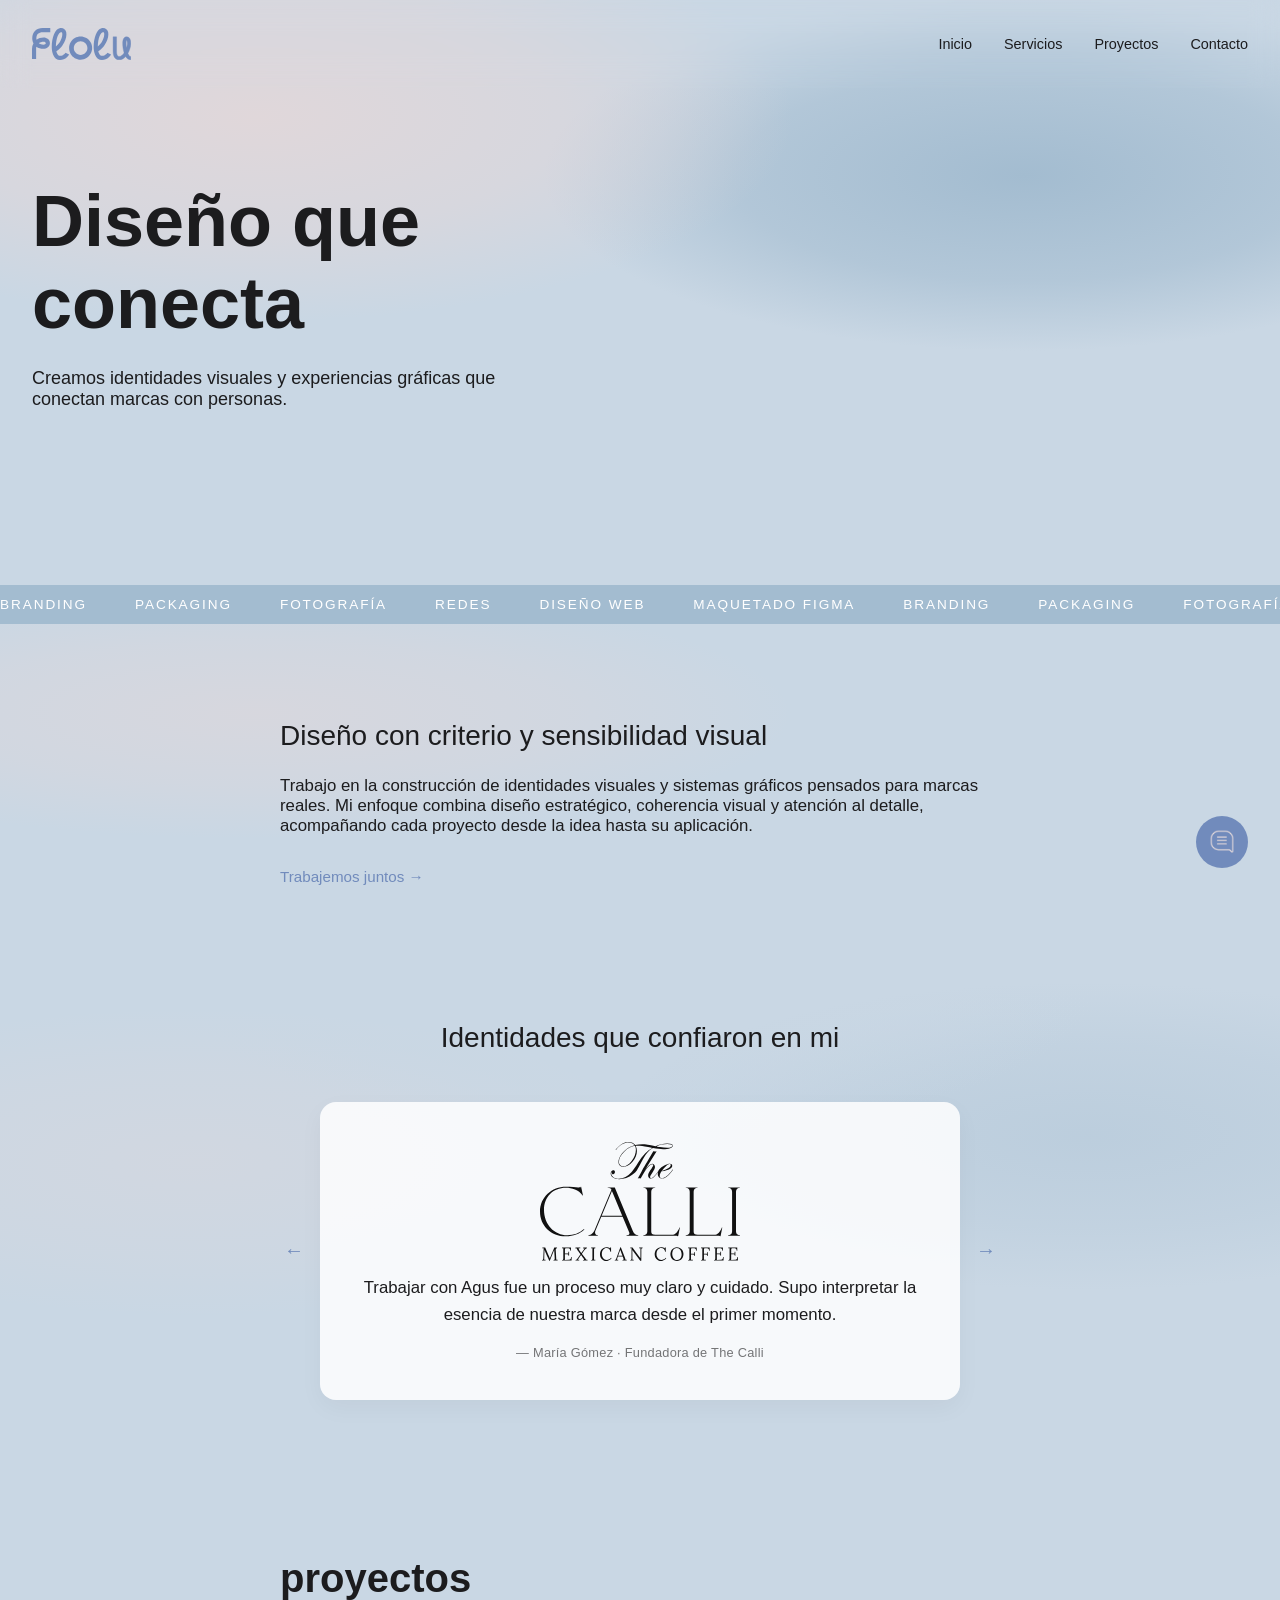
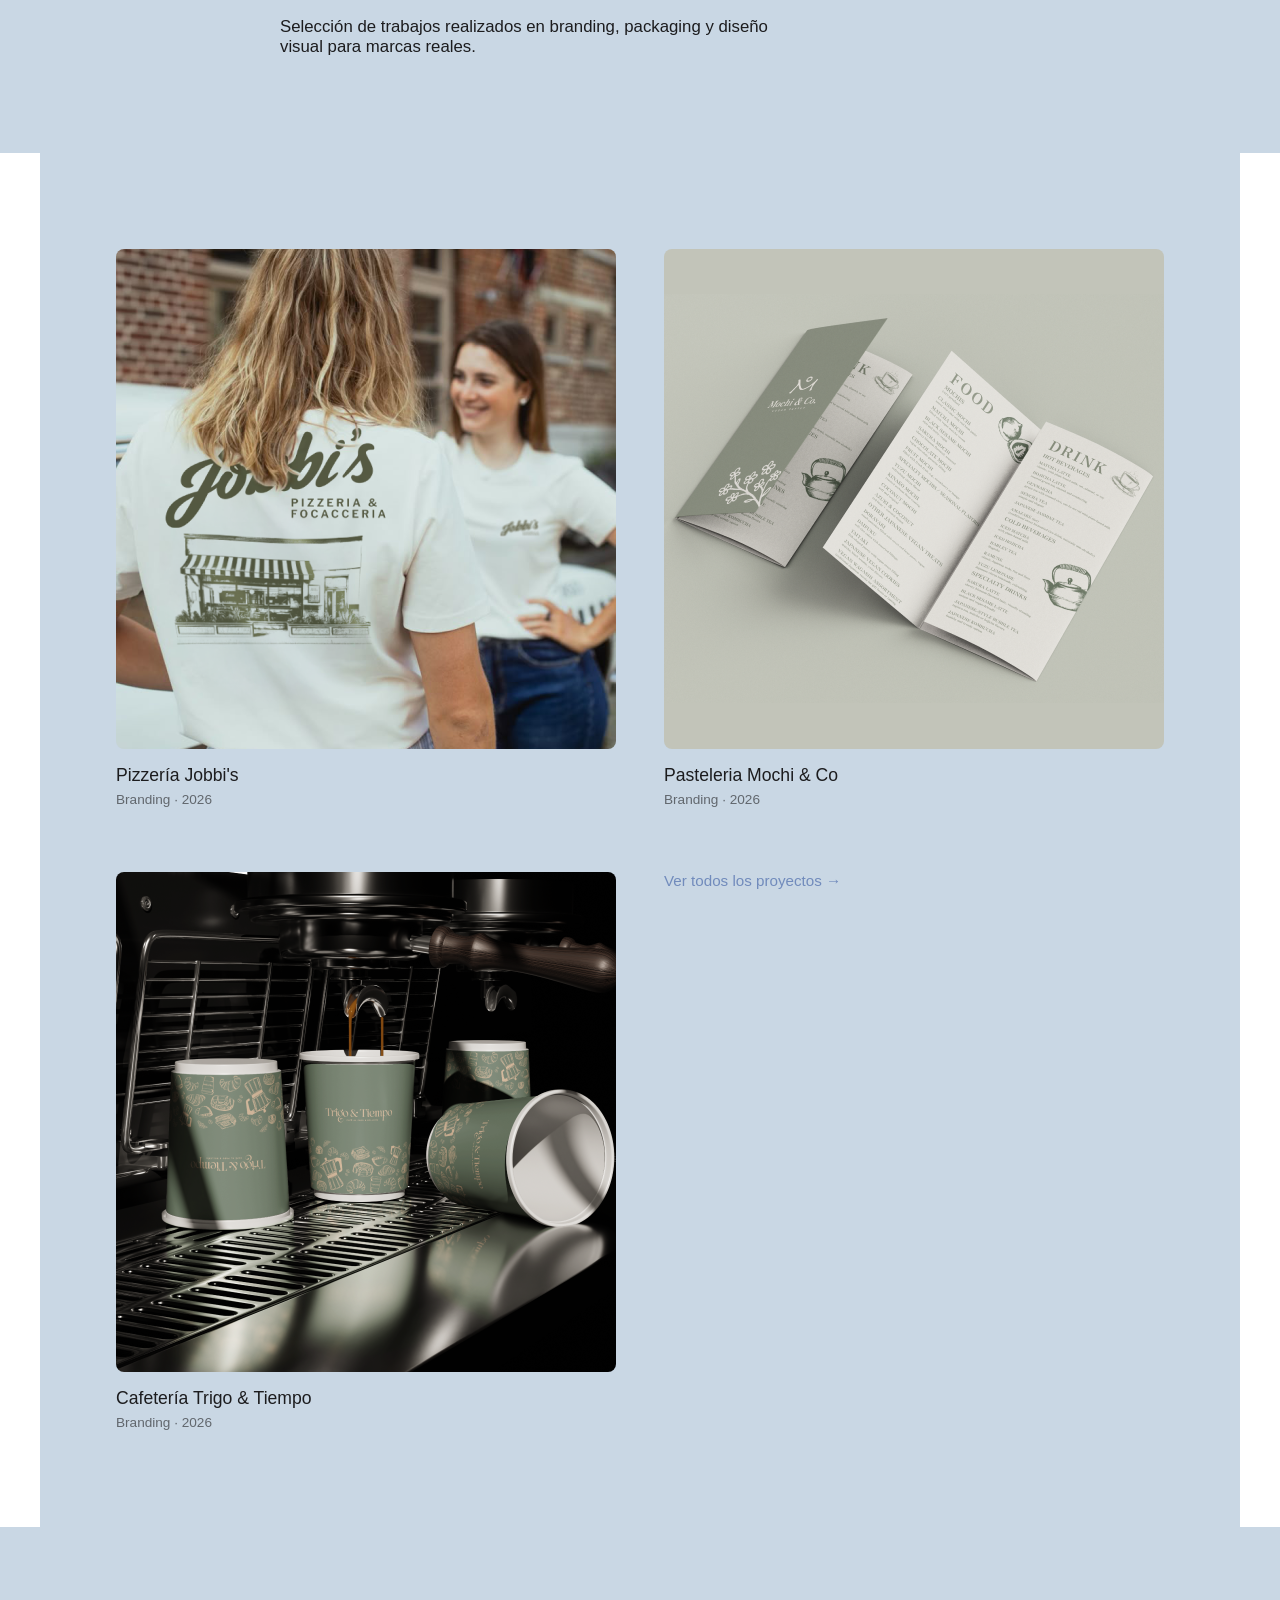
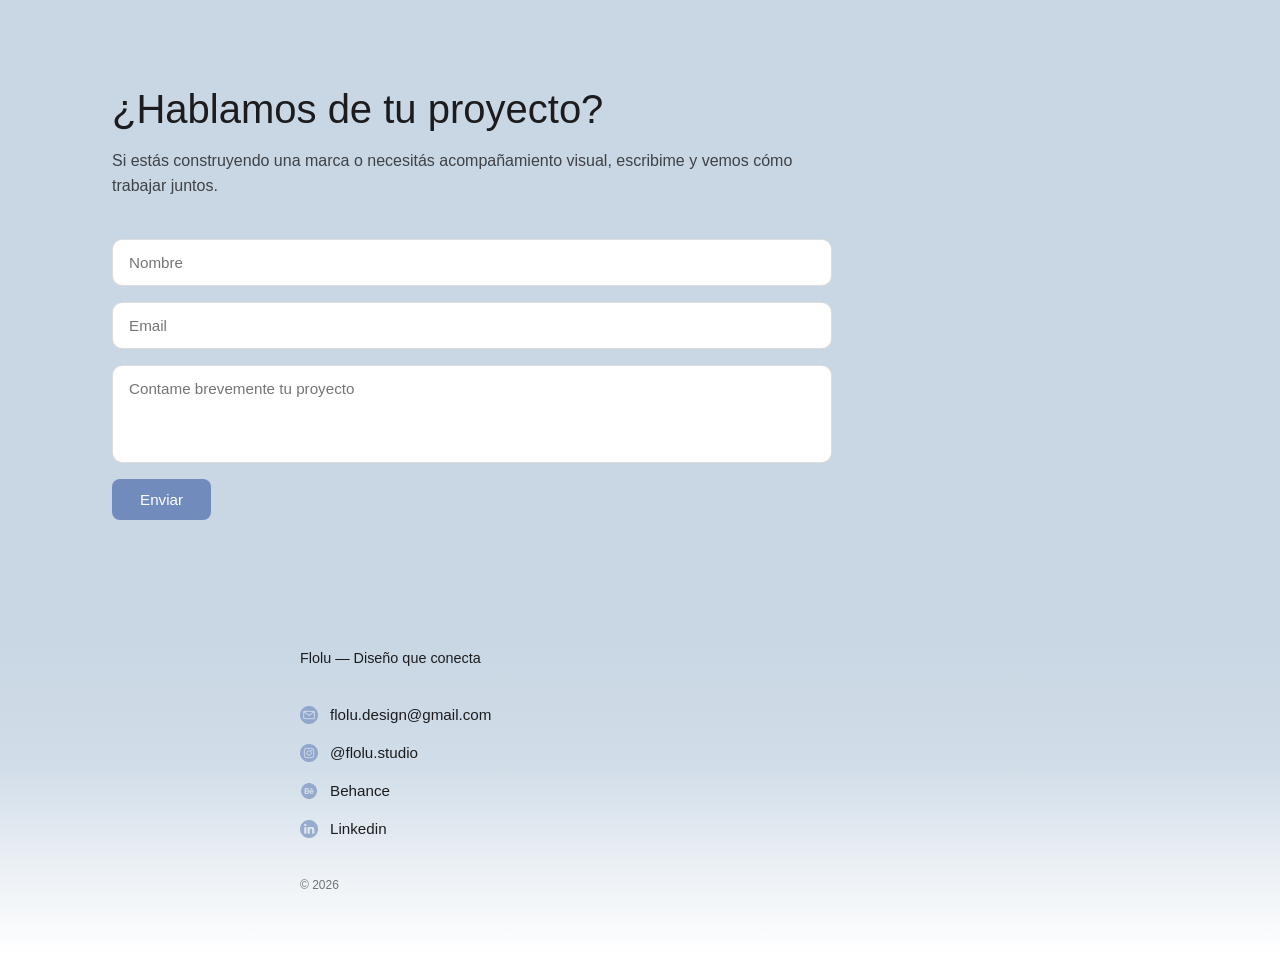
==== commit 6e0375e3: "paginas" ====
--- a/index.html
+++ b/index.html
@@ -19,10 +19,10 @@
       </a>
       <nav class="desktop-nav">
         <ul>
-          <li><a href="#">Inicio</a></li>
-          <li><a href="#">Servicios</a></li>
-          <li><a href="#">Trabajos</a></li>
-          <li><a href="#">Contacto</a></li>
+          <li><a href="./index.html">Inicio</a></li>
+          <li><a href="./pages/servicios.html">Servicios</a></li>
+          <li><a href="./pages/proyectos.html">Proyectos</a></li>
+          <li><a href="https://forms.gle/Q2aKq6AwvaQL2Mbf8">Contacto</a></li>
         </ul>
       </nav>
       
@@ -38,10 +38,10 @@
   <!-- MENÚ LATERAL MOBILE -->
   <nav class="mobile-nav">
     <ul>
-      <li><a href="#">Inicio</a></li>
-      <li><a href="#">Servicios</a></li>
-      <li><a href="#">Trabajos</a></li>
-      <li><a href="#">Contacto</a></li>
+      <li><a href="./index.html">Inicio</a></li>
+      <li><a href="./pages/servicios.html">Servicios</a></li>
+      <li><a href="./pages/proyectos.html">Proyectos</a></li>
+      <li><a href="https://forms.gle/Q2aKq6AwvaQL2Mbf8">Contacto</a></li>
     </ul>
   </nav>
 
@@ -73,9 +73,21 @@
           <span>Branding</span>
           <span>Packaging</span>
           <span>Fotografía</span>
-          <span>Redes</span>
+          <span>Social Media</span>
           <span>Diseño web</span>
-          <span>Maquetado Figma</span>
+          <span>Prototipado Figma</span>
+          <span>Manuales</span>
+          <span>Diseño Integral</span>
+
+          <!-- duplicado para loop continuo -->
+          <span>Branding</span>
+          <span>Packaging</span>
+          <span>Fotografía</span>
+          <span>Social Media</span>
+          <span>Diseño web</span>
+          <span>Prototipado Figma</span>
+          <span>Manuales</span>
+          <span>Diseño Integral</span>
         </div>
       </div>
     </section>
@@ -112,7 +124,7 @@
                 Supo interpretar la esencia de nuestra marca desde el primer momento.
               </p>
               <span class="testimonial-author">
-                — María Gómez · Fundadora de Marca X
+                — María Gómez · Fundadora de The Calli
               </span>
             </div>
     
@@ -123,7 +135,7 @@
                 Mucha sensibilidad visual y atención al detalle.
               </p>
               <span class="testimonial-author">
-                — María Gómez · Fundadora de Marca X
+                — Nora Takahashi · Fundadora de Mochi & Co
               </span>
             </div>
     
@@ -134,7 +146,7 @@
                 El resultado final superó nuestras expectativas.
               </p>
               <span class="testimonial-author">
-                — Sergio y Milagros
+                — Sergio y Milagros  · Dueños Borken Restó
               </span>
             </div>
     
@@ -206,7 +218,7 @@
       
           <form 
             class="contact-form" 
-            action="https://formspree.io/f/XXXXABCD" 
+            action="https://formspree.io/f/meorkaqr" 
             method="POST"
           >
             <input type="text" name="name" placeholder="Nombre" required>
@@ -229,22 +241,22 @@
   
       <div class="footer-contact">
   
-        <a href="mailto:hola@flolu.com" class="footer-link">
+        <a href="mailto:floludesign@gmail.com" class="footer-link">
           <img src="./img/email.png" alt="Mail">
           <span>flolu.design@gmail.com</span>
         </a>
   
-        <a href="https://instagram.com/flolu" target="_blank" class="footer-link">
+        <a href="https://www.instagram.com/flolu.studio/" target="_blank" class="footer-link">
           <img src="./img/instagram.png" alt="Instagram">
           <span>@flolu.studio</span>
         </a>
   
-        <a href="https://" target="_blank" class="footer-link">
+        <a href="https://www.behance.net/agustinarioseco1" target="_blank" class="footer-link">
           <img src="./img/behance.png" alt="Behance">
           <span>Behance</span>
         </a>
   
-        <a href="https:/" target="_blank" class="footer-link">
+        <a href="https://www.linkedin.com/in/agustina-rioseco-5066a0279/" target="_blank" class="footer-link">
           <img src="./img/linkedin.png" alt="linkedin">
           <span>Linkedin</span>
         </a>
@@ -257,7 +269,7 @@
     </div>
   </footer>
   <a
-  href="https://wa.me/549XXXXXXXXXX"
+  href="https://wa.me/5492995010881"
   class="chat-float"
   target="_blank"
   aria-label="Hablemos por WhatsApp"
--- a/css/styles.css
+++ b/css/styles.css
@@ -683,3 +683,345 @@
     margin-left: 64px; /* mantiene flujo editorial sin romper */
   }
 }
+
+
+/* =========================
+   SERVICES — CATÁLOGO
+========================= */
+
+.services {
+  position: relative;
+  padding: 120px 32px 140px;
+  background:
+    radial-gradient(
+      60% 50% at 15% 20%,
+      rgba(163,188,208,0.55) 0%,
+      rgba(163,188,208,0.3) 40%,
+      rgba(163,188,208,0) 70%
+    ),
+    radial-gradient(
+      50% 40% at 85% 30%,
+      rgba(224,215,218,0.6) 0%,
+      rgba(224,215,218,0.35) 45%,
+      rgba(224,215,218,0) 75%
+    ),
+    linear-gradient(to bottom, #C9D7E4 0%, #C9D7E4 100%);
+}
+
+.services::before {
+  content: '';
+  position: absolute;
+  inset: 0;
+  pointer-events: none;
+  background: linear-gradient(
+    to bottom,
+    rgba(201,215,228,0) 0%,
+    rgba(201,215,228,0.8) 30%,
+    rgba(201,215,228,1) 100%
+  );
+}
+
+.services-inner {
+  position: relative;
+  max-width: 1100px;
+  margin: 0 auto;
+}
+
+/* Header */
+
+.services-header {
+  max-width: 520px;
+  margin-bottom: 96px;
+}
+
+.services-header h2 {
+  font-size: clamp(2.2rem, 4vw, 3rem);
+  font-weight: 500;
+  margin-bottom: 24px;
+}
+
+.services-header p {
+  font-size: 1.05rem;
+  line-height: 1.6;
+  color: #1C1C1E;
+  opacity: 0.9;
+}
+
+/* Grid */
+
+.services-grid {
+  display: grid;
+  grid-template-columns: repeat(auto-fit, minmax(280px, 1fr));
+  gap: 48px;
+}
+
+/* Card */
+
+.service-card {
+  background: rgba(255,255,255,0.65);
+  backdrop-filter: blur(8px);
+  padding: 40px 36px;
+  border-radius: 20px;
+  box-shadow:
+    0 20px 50px rgba(0,0,0,0.04);
+  transition:
+    transform 0.35s ease,
+    box-shadow 0.35s ease;
+}
+
+.service-card:hover {
+  transform: translateY(-6px);
+  box-shadow:
+    0 28px 70px rgba(0,0,0,0.06);
+}
+
+/* Títulos */
+
+.service-card h3 {
+  font-size: 1.35rem;
+  font-weight: 500;
+  margin-bottom: 16px;
+  color: #1C1C1E;
+}
+
+/* Texto */
+
+.service-desc {
+  font-size: 0.95rem;
+  line-height: 1.6;
+  margin-bottom: 24px;
+  color: #1C1C1E;
+  opacity: 0.85;
+}
+
+/* Lista */
+
+.service-list {
+  list-style: none;
+}
+
+.service-list li {
+  display: flex;
+  justify-content: space-between;
+  font-size: 0.9rem;
+  padding: 10px 0;
+  border-bottom: 1px solid rgba(28,28,30,0.08);
+}
+
+.service-list li:last-child {
+  border-bottom: none;
+}
+
+.service-list strong {
+  font-weight: 500;
+  color: #718BBC;
+}
+
+/* Precio destacado */
+
+.service-price {
+  font-size: 1.25rem;
+  font-weight: 500;
+  color: #718BBC;
+  margin-top: 24px;
+}
+
+/* Card destacada */
+
+.service-card.highlight {
+  background: linear-gradient(
+    to bottom right,
+    rgba(255,255,255,0.9),
+    rgba(255,255,255,0.6)
+  );
+  border: 1px solid rgba(113,139,188,0.25);
+}
+
+/* Responsive ajustes */
+
+@media (max-width: 768px) {
+  .services {
+    padding: 96px 24px 120px;
+  }
+
+  .services-header {
+    margin-bottom: 72px;
+  }
+
+  .services-grid {
+    gap: 32px;
+  }
+
+  .service-card {
+    padding: 32px 28px;
+  }
+}
+/* =========================
+   PROJECTS GRID
+========================= */
+.projects-grid {
+  max-width: 1200px;
+  margin: 0 auto;
+  padding: 96px 32px;
+  display: grid;
+  grid-template-columns: repeat(auto-fit, minmax(280px, 1fr));
+  gap: 48px;
+}
+
+.project-card img {
+  width: 100%;
+  border-radius: 8px;
+  margin-bottom: 16px;
+}
+
+.project-card h3 {
+  font-size: 1.1rem;
+  font-weight: 500;
+  margin-bottom: 4px;
+}
+
+.project-card p {
+  font-size: 0.9rem;
+  color: #718BBC;
+  margin-bottom: 12px;
+}
+
+.project-link {
+  font-size: 0.9rem;
+  text-decoration: none;
+  color: #1C1C1E;
+  position: relative;
+}
+
+.project-link::after {
+  content: '';
+  position: absolute;
+  left: 0;
+  bottom: -4px;
+  width: 100%;
+  height: 1px;
+  background: #718BBC;
+}
+
+
+/* =========================
+   OVERLAY
+========================= */
+.project-overlay {
+  position: fixed;
+  inset: 0;
+  background: rgba(28,28,30,0.35);
+  backdrop-filter: blur(8px);
+  opacity: 0;
+  pointer-events: none;
+  transition: opacity 0.3s ease;
+  z-index: 9998;
+}
+
+.project-overlay.active {
+  opacity: 1;
+  pointer-events: all;
+}
+
+
+/* =========================
+   MODAL
+========================= */
+.project-modal {
+  position: fixed;
+  inset: 0;
+  display: flex;
+  align-items: center;
+  justify-content: center;
+  opacity: 0;
+  pointer-events: none;
+  transition: opacity 0.3s ease;
+  z-index: 9999;
+}
+
+.project-modal.active {
+  opacity: 1;
+  pointer-events: all;
+}
+
+.modal-inner {
+  width: min(900px, 90vw);
+  max-height: 85vh;
+  overflow-y: auto;
+  background: #ffffff;
+  padding: 64px;
+  border-radius: 12px;
+  position: relative;
+}
+
+/* HEADER */
+.modal-header h2 {
+  font-size: 2rem;
+  font-weight: 500;
+}
+
+.modal-header p {
+  margin-top: 8px;
+  font-size: 0.95rem;
+  color: #718BBC;
+}
+
+/* HERO */
+.modal-hero img {
+  width: 100%;
+  border-radius: 8px;
+  margin: 48px 0;
+}
+
+/* SECTIONS */
+.modal-section {
+  margin-bottom: 64px;
+}
+
+.modal-section h3 {
+  font-size: 1.25rem;
+  font-weight: 500;
+  margin-bottom: 24px;
+}
+
+/* GRID IMÁGENES */
+.modal-grid {
+  display: grid;
+  grid-template-columns: repeat(auto-fit, minmax(220px, 1fr));
+  gap: 24px;
+}
+
+.modal-grid img {
+  width: 100%;
+  border-radius: 6px;
+}
+
+/* CLOSE */
+
+.modal-close {
+  position: absolute;
+  top: 20px;
+  right: 20px;
+
+  width: 36px;
+  height: 36px;
+
+  display: flex;
+  align-items: center;
+  justify-content: center;
+
+  border: none;
+  border-radius: 50%;
+
+  background: rgba(0, 0, 0, 0.05);
+  color: #1C1C1E;
+
+  font-size: 1.25rem;
+  cursor: pointer;
+
+  z-index: 10;
+}
+
+.modal-close:hover {
+  background: rgba(0, 0, 0, 0.1);
+}
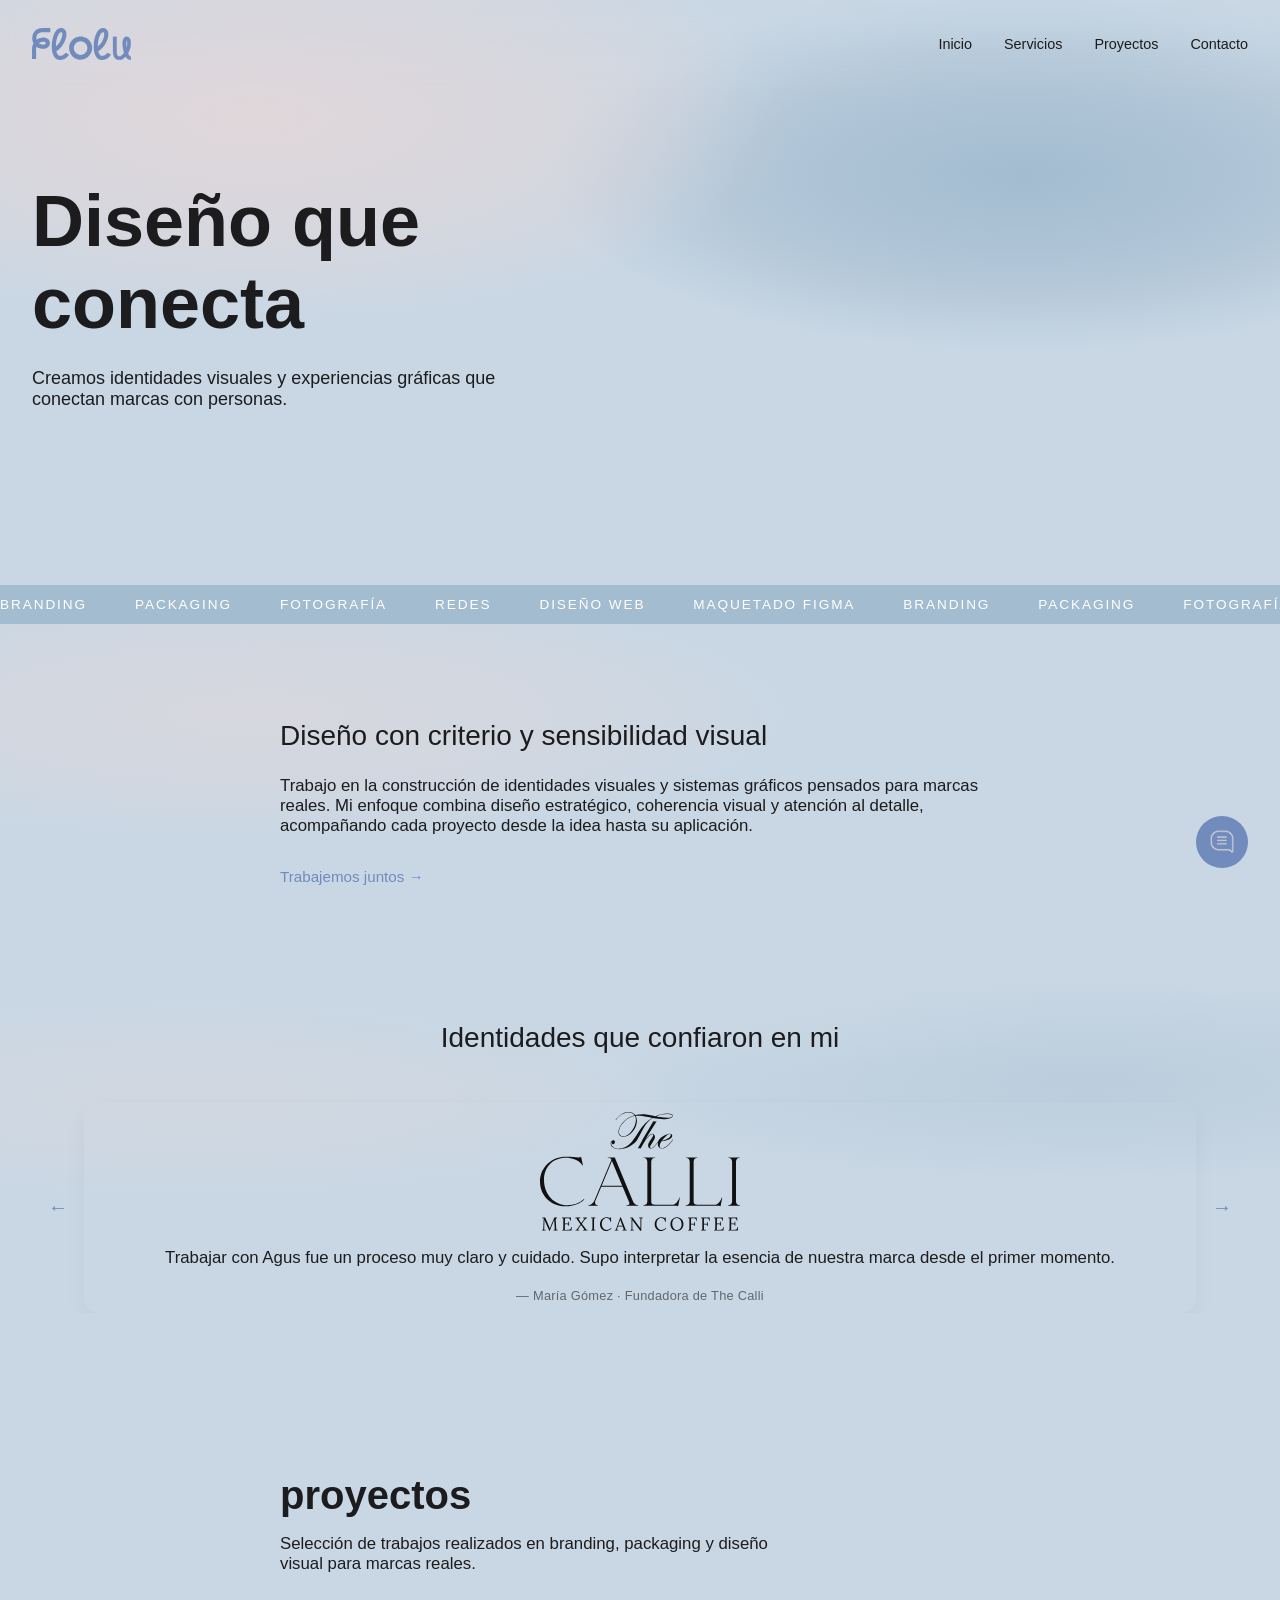
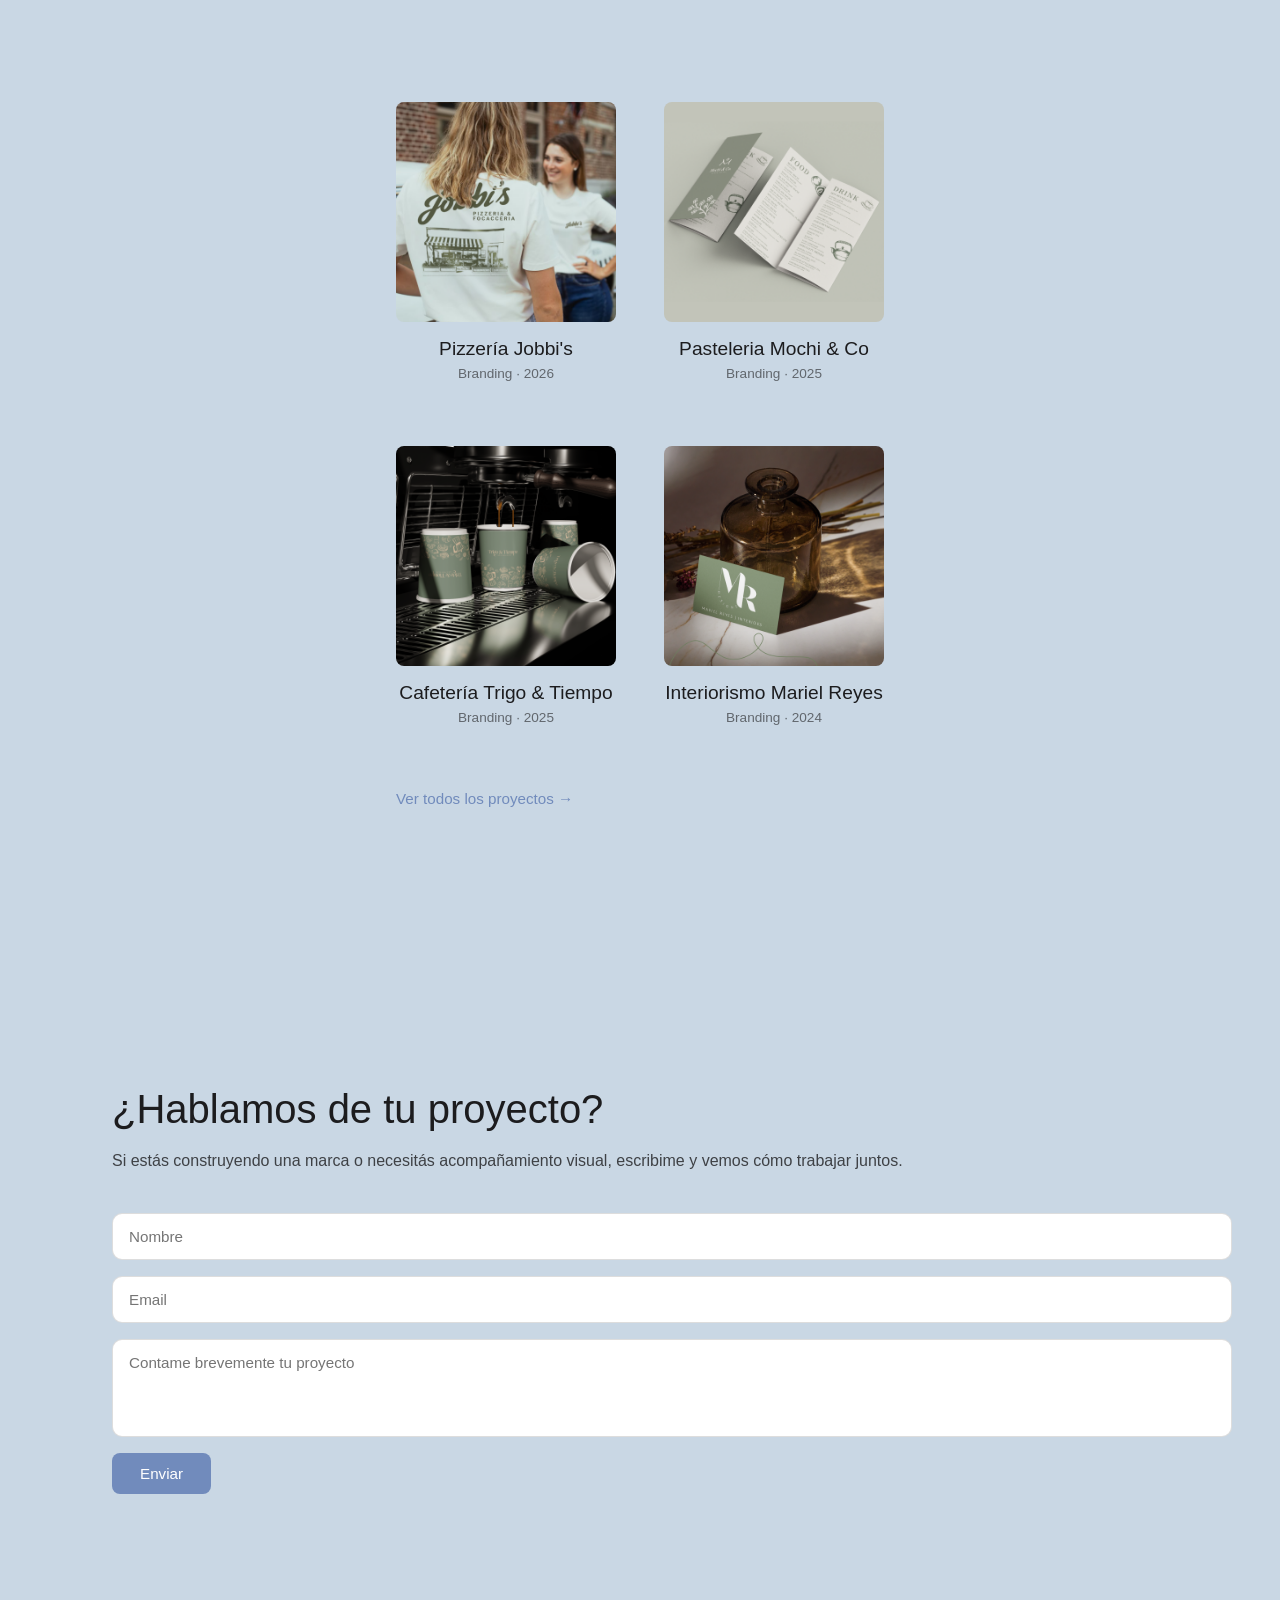
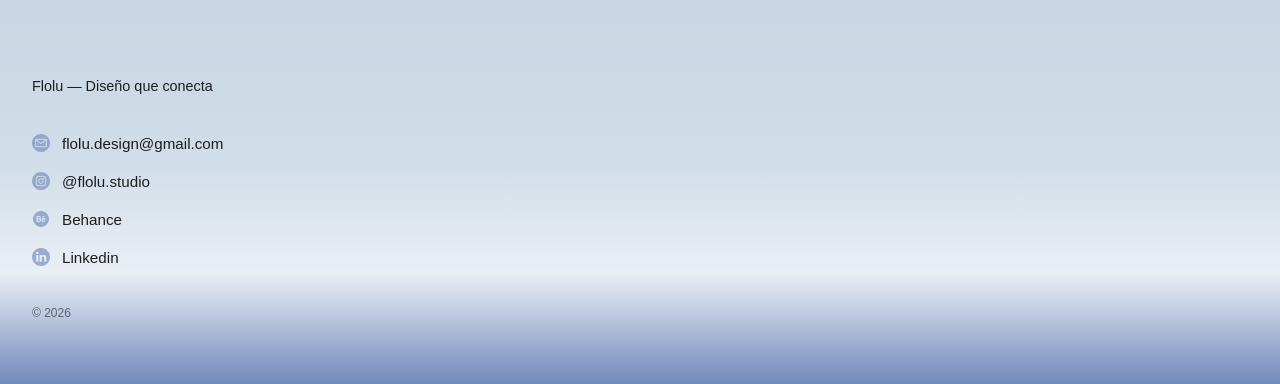
==== commit 8b592442: "mejoras de proyecto" ====
--- a/index.html
+++ b/index.html
@@ -150,6 +150,15 @@
               </span>
             </div>
     
+            <div class="testimonial">
+              <img src="./img/marca4.png" alt="Marca 4">
+              <p>
+                Sinceramente era la presentación más importante para mi negocio, sin grandes explicaciones entendió mi marca y desarrollo un diseño que me permitió darle potencia mi consultura. Miles de gracias!!
+              </p>
+              <span class="testimonial-author">
+                — Tomás Álvarez  · Socio MELROSE RR.HH
+              </span>
+            </div>
           </div>
     
           <button class="slider-btn next" aria-label="Siguiente">→</button>
@@ -186,7 +195,7 @@
               <img src="./img/proyecto2.png" alt="Proyecto 1">
               <div class="project-meta">
                 <h3>Pasteleria Mochi & Co </h3>
-                <span>Branding · 2026</span>
+                <span>Branding · 2025</span>
               </div>
             </a>
           </article>
@@ -195,7 +204,16 @@
               <img src="./img/proyecto3.png" alt="Proyecto 1">
               <div class="project-meta">
                 <h3>Cafetería Trigo & Tiempo </h3>
-                <span>Branding · 2026</span>
+                <span>Branding · 2025</span>
+              </div>
+            </a>
+          </article>
+          <article class="project-card">
+            <a href="#">
+              <img src="./img/proyecto4.png" alt="Proyecto 1">
+              <div class="project-meta">
+                <h3>Interiorismo Mariel Reyes </h3>
+                <span>Branding · 2024 </span>
               </div>
             </a>
           </article>
--- a/css/styles.css
+++ b/css/styles.css
@@ -319,7 +319,7 @@
 ========================= */
 .testimonials {
   position: relative;
-  padding: 40px 32px 96px;
+  padding: 40px 32px 0px;
   overflow: hidden;
 
   background:
@@ -346,7 +346,6 @@
 
 
 .testimonials-inner {
-  max-width: 900px;
   margin: 0 auto;
   text-align: center;
 }
@@ -367,7 +366,7 @@
 .testimonial-track {
   position: relative;
   width: 100%;
-  max-width: 640px;
+;
 }
 
 .testimonial {
@@ -375,8 +374,13 @@
   inset: 0;
   opacity: 0;
   transition: opacity 0.4s ease;
-  background: rgba(255,255,255,0.85);
-  padding: 40px 32px;
+  background: linear-gradient(
+    to bottom,
+    #C9D7E4 0%,
+    rgba(201,215,228,0.85) 40%,
+    rgba(201,215,228,0.4) 70%,
+  );
+  padding: 10px 32px;
   border-radius: 16px;
 
   box-shadow: 0 8px 24px rgba(28,28,30,0.04);
@@ -425,7 +429,7 @@
    proyectos
 ========================= */
 .projects-hero {
-  padding: 60px 32px 96px;
+  padding: 60px 32px 0px;
   background: #C9D7E4;
 }
 
@@ -451,7 +455,6 @@
 }
 
 .projects-grid-inner {
-  max-width: 1100px;
   margin: 0 auto;
   display: grid;
   grid-template-columns: repeat(2, 1fr);
@@ -496,25 +499,21 @@
    FOOTER
 ========================= */
 /* =========================
-   FOOTER (continuación de proyectos)
-========================= */
-
+   FOOTER
+========================= */
 .footer {
   position: relative;
-  padding: 10px 32px 64px;
-
+  padding: 64px 32px;
   background: linear-gradient(
     to bottom,
     #C9D7E4 0%,
     rgba(201,215,228,0.85) 40%,
     rgba(201,215,228,0.4) 70%,
-    rgba(201,215,228,0) 100%
+    #718BBC 100%
   );
 }
 
-
 .footer-inner {
-  max-width: 680px;
   margin: 0 auto;
   display: flex;
   flex-direction: column;
@@ -558,7 +557,6 @@
   color: rgba(28,28,30,0.6);
 }
 
-
 .chat-float {
   position: fixed;
   bottom: 32px;
@@ -597,14 +595,13 @@
 ========================= */
 .contact {
   position: relative;
-  padding: 120px 32px 96px;
+  padding: 20px 32px 96px;
 
   /* Fondo continuo: inicia como proyectos y termina como footer azul gris */
   background:#C9D7E4
 }
 
 .contact-inner {
-  max-width: 720px;
   margin: 0 auto;
 }
 
@@ -857,31 +854,69 @@
   }
 }
 /* =========================
-   PROJECTS GRID
-========================= */
+   PROYECTOS
+========================= */
+.projects-hero {
+  padding: 160px 32px 64px; /* más separación del navbar */
+  background: #C9D7E4;
+  text-align: left;
+}
+
+.projects-hero-inner {
+  max-width: 720px;
+  margin: 0 auto;
+}
+
+.projects-hero h1 {
+  font-size: 2.5rem;
+  font-weight: 600;
+  margin-bottom: 16px;
+}
+
+.projects-hero p {
+  font-size: 1.05rem;
+  max-width: 520px;
+  margin: 0 0;
+}
+
+/* Grilla */
 .projects-grid {
-  max-width: 1200px;
   margin: 0 auto;
-  padding: 96px 32px;
+  padding: 64px 32px 120px;
   display: grid;
-  grid-template-columns: repeat(auto-fit, minmax(280px, 1fr));
+  grid-template-columns: repeat(auto-fit, minmax(300px, 1fr));
   gap: 48px;
 }
 
+.project-card {
+  display: flex;
+  flex-direction: column;
+  align-items: center;
+  text-align: center;
+}
+
 .project-card img {
+  margin-bottom: 16px;
+  transition: transform 0.3s ease;
   width: 100%;
+  height: 220px; /* altura fija que quieras */
+  object-fit: cover; /* recorta sin deformar */
   border-radius: 8px;
-  margin-bottom: 16px;
+  display: block;
+}
+
+.project-card img:hover {
+  transform: scale(1.02);
 }
 
 .project-card h3 {
-  font-size: 1.1rem;
+  font-size: 1.2rem;
   font-weight: 500;
   margin-bottom: 4px;
 }
 
 .project-card p {
-  font-size: 0.9rem;
+  font-size: 0.95rem;
   color: #718BBC;
   margin-bottom: 12px;
 }
@@ -902,7 +937,6 @@
   height: 1px;
   background: #718BBC;
 }
-
 
 /* =========================
    OVERLAY
@@ -923,7 +957,6 @@
   pointer-events: all;
 }
 
-
 /* =========================
    MODAL
 ========================= */
@@ -931,12 +964,13 @@
   position: fixed;
   inset: 0;
   display: flex;
-  align-items: center;
   justify-content: center;
+  align-items: flex-start;
   opacity: 0;
   pointer-events: none;
   transition: opacity 0.3s ease;
   z-index: 9999;
+  padding: 32px;
 }
 
 .project-modal.active {
@@ -952,6 +986,7 @@
   padding: 64px;
   border-radius: 12px;
   position: relative;
+  box-shadow: 0 20px 40px rgba(0,0,0,0.08);
 }
 
 /* HEADER */
@@ -967,15 +1002,15 @@
 }
 
 /* HERO */
-.modal-hero img {
+.modal-hero p {
   width: 100%;
   border-radius: 8px;
-  margin: 48px 0;
+  margin: 32px 0;
 }
 
 /* SECTIONS */
 .modal-section {
-  margin-bottom: 64px;
+  margin-bottom: 48px;
 }
 
 .modal-section h3 {
@@ -996,32 +1031,25 @@
   border-radius: 6px;
 }
 
-/* CLOSE */
-
+/* CLOSE BUTTON */
 .modal-close {
   position: absolute;
-  top: 20px;
-  right: 20px;
-
+  top: 16px;
+  right: 16px;
   width: 36px;
   height: 36px;
-
   display: flex;
   align-items: center;
   justify-content: center;
-
   border: none;
   border-radius: 50%;
-
-  background: rgba(0, 0, 0, 0.05);
-  color: #1C1C1E;
-
+  background: rgba(0,0,0,0.05);
+  color: #1C1C1E;
   font-size: 1.25rem;
   cursor: pointer;
-
   z-index: 10;
 }
 
 .modal-close:hover {
-  background: rgba(0, 0, 0, 0.1);
-}
+  background: rgba(0,0,0,0.1);
+}
